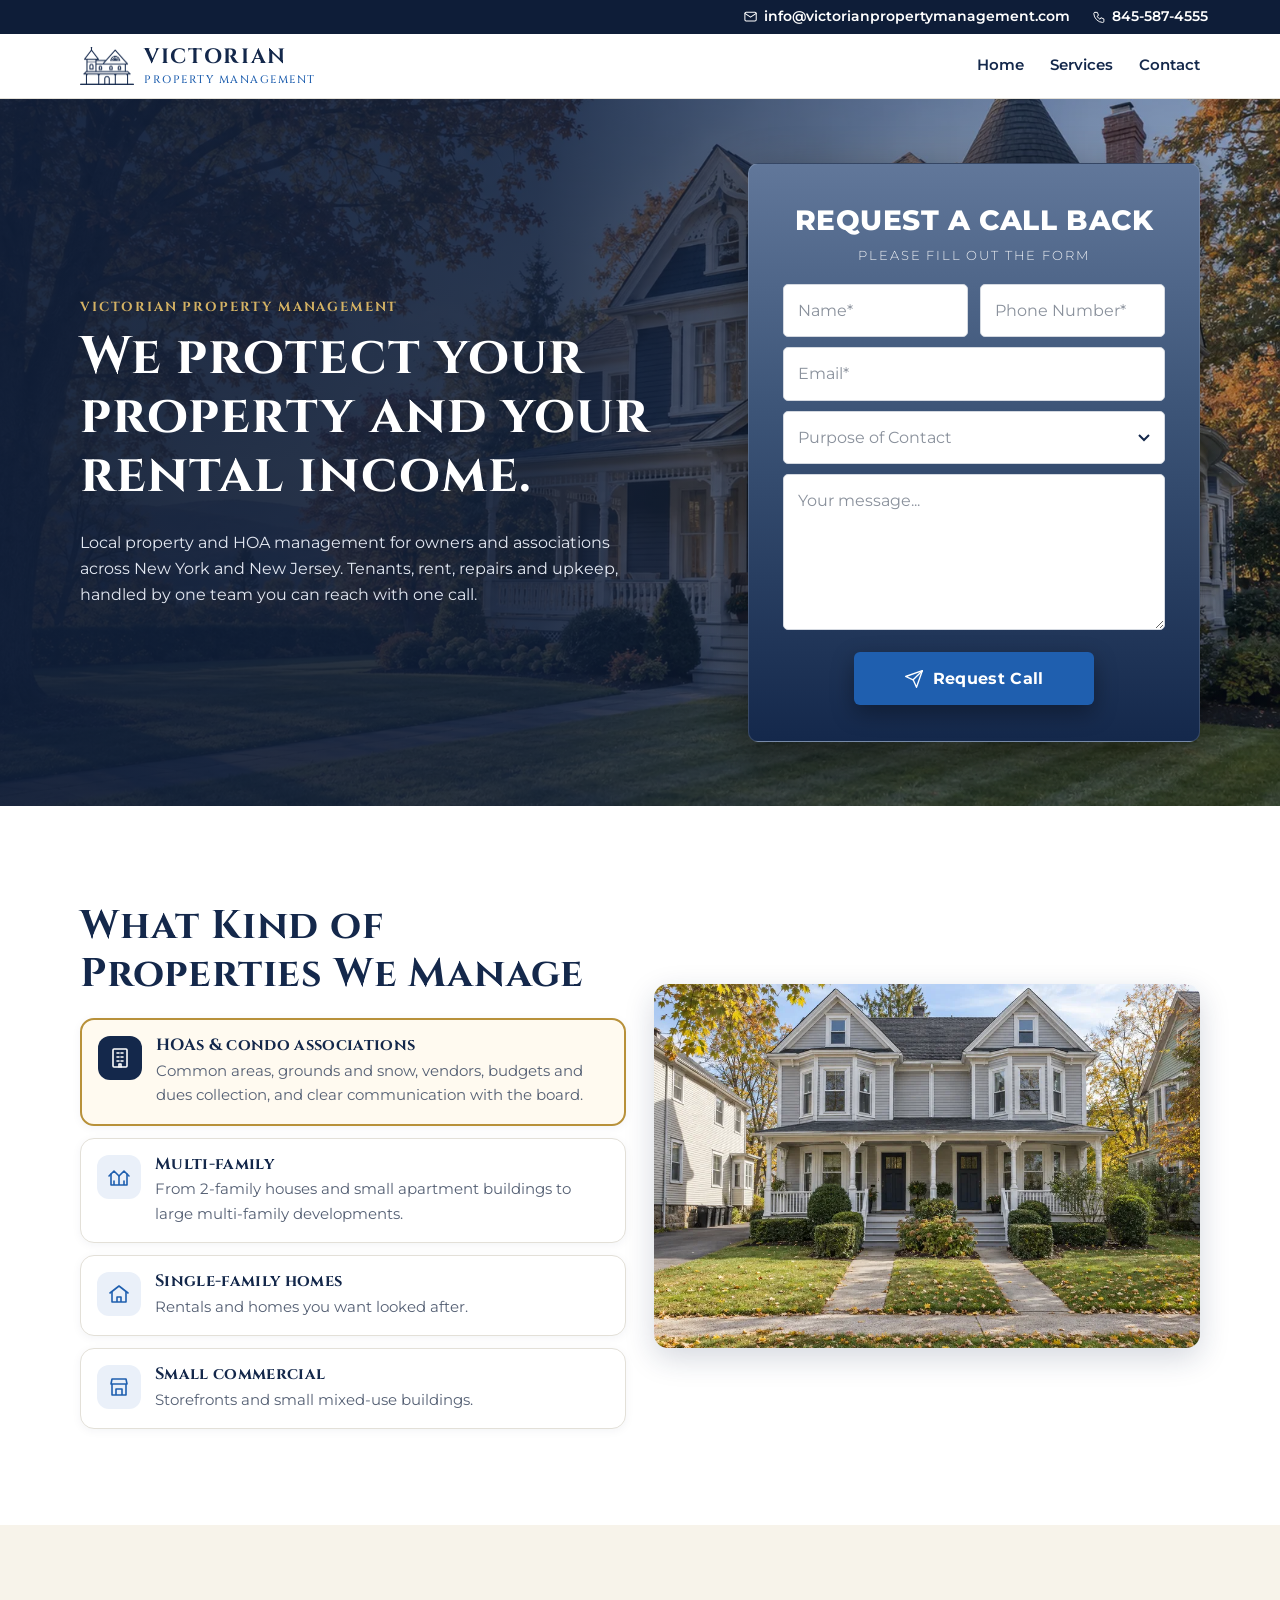
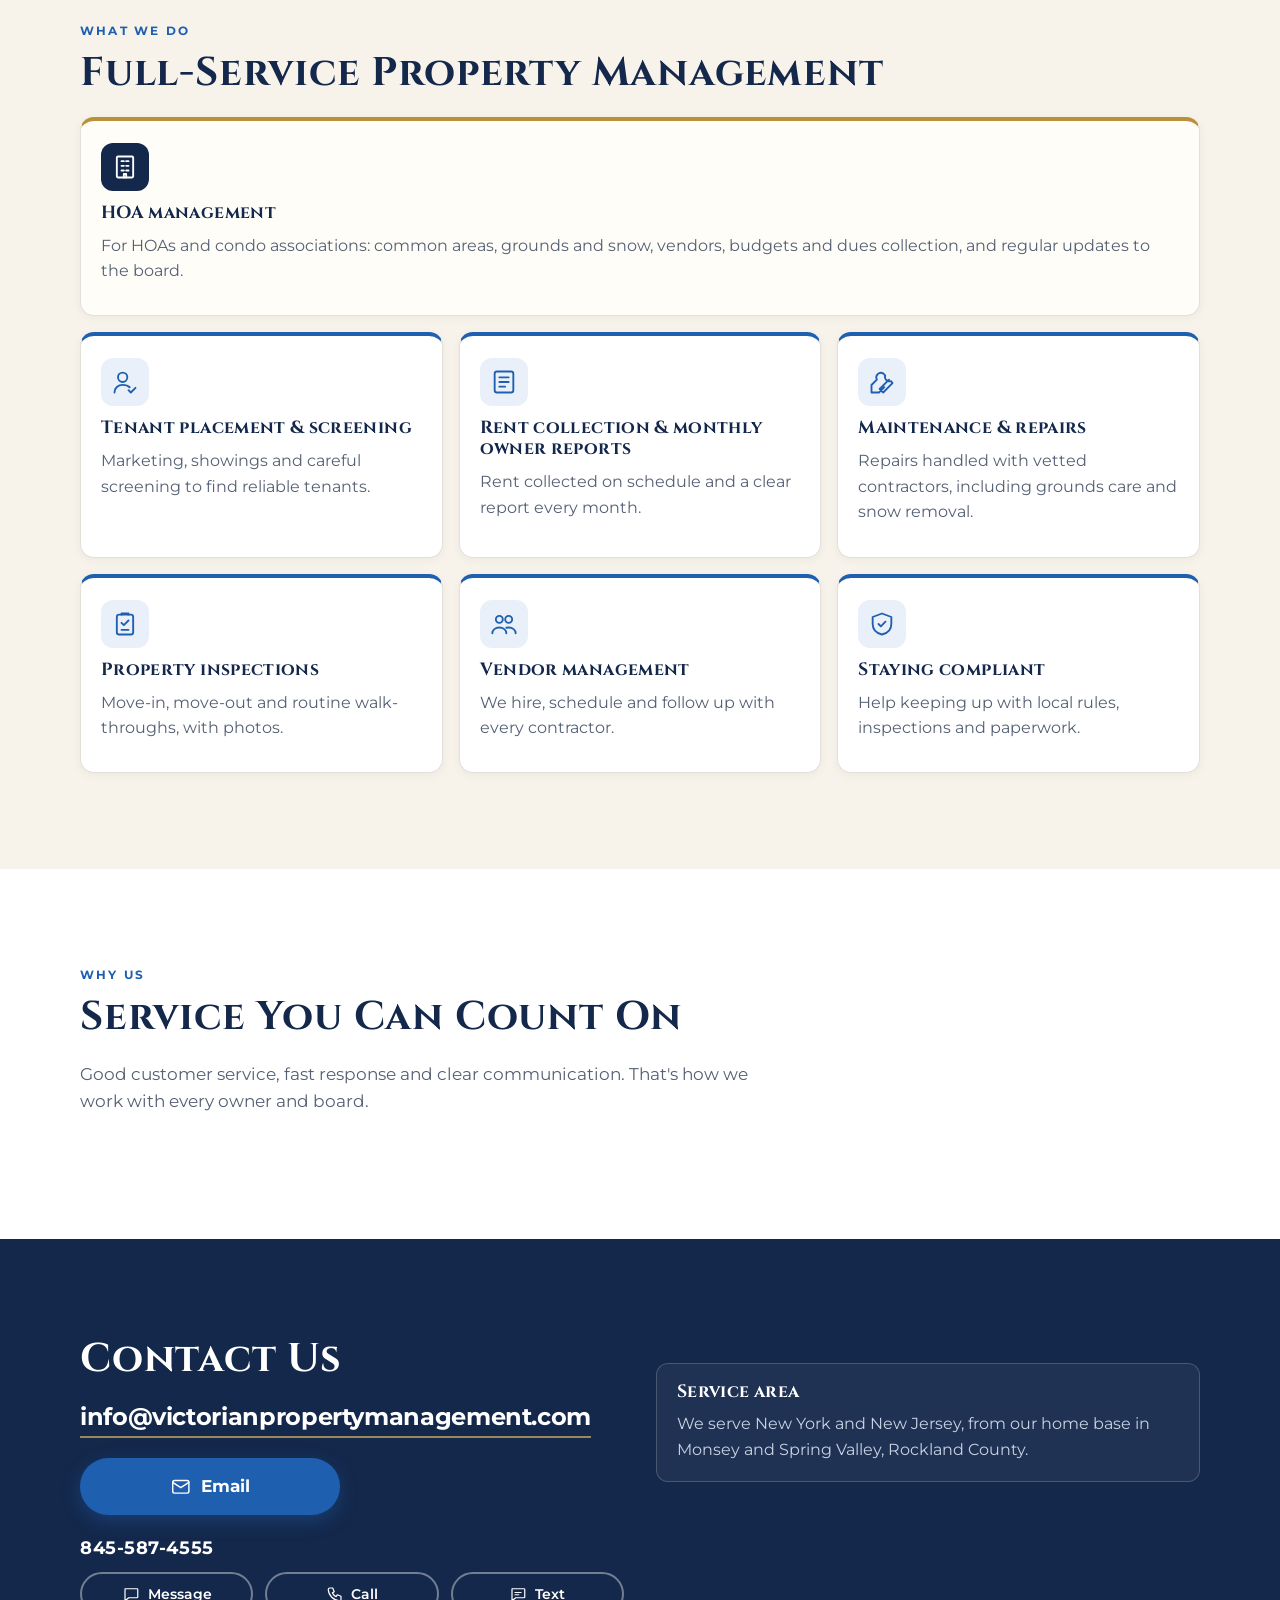
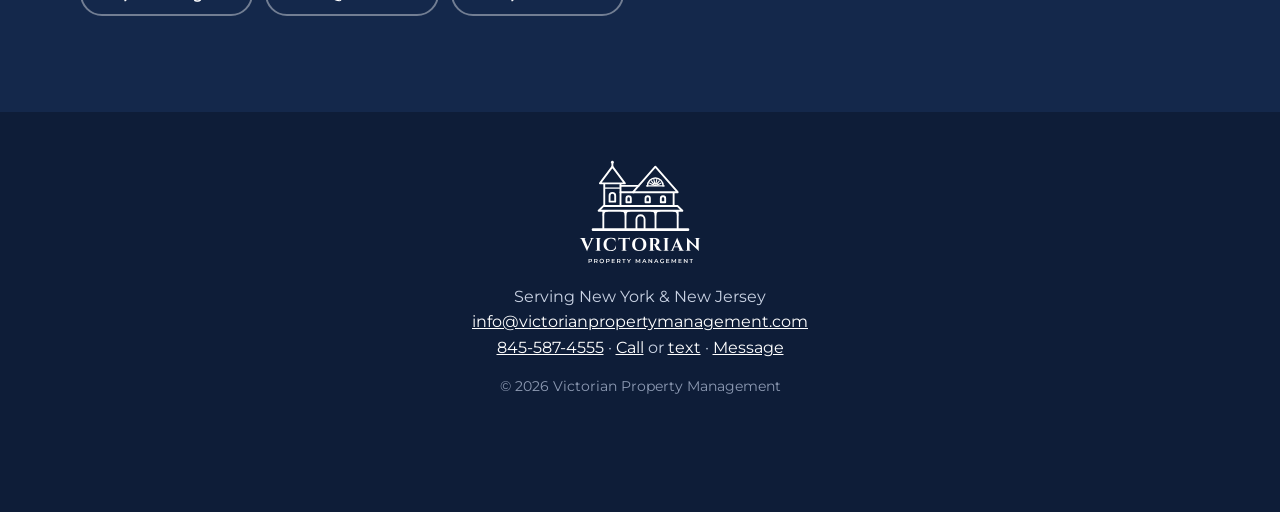
==== index.html @ ec58f8fb "Multi-family: add large developments" ====
<!doctype html>
<html lang="en">
<head>
  <meta charset="utf-8">
  <meta name="viewport" content="width=device-width, initial-scale=1">
  <meta name="google-site-verification" content="Um6884LlPbSoK1BWYDB1y0qU8ApKVAC6FTPQyoJedMM" />
  <title>Victorian Property Management | Property &amp; HOA Management in New York &amp; New Jersey</title>
  <meta name="description" content="Property and HOA management across New York and New Jersey, based in Monsey, NY: tenant placement, rent collection, maintenance and repairs, and management for HOAs and condo associations. Email info@victorianpropertymanagement.com or call or text 845-587-4555.">
  <meta name="theme-color" content="#14284B">
  <link rel="canonical" href="https://victorianpropertymanagement.com/">
  <meta property="og:type" content="website">
  <meta property="og:site_name" content="Victorian Property Management">
  <meta property="og:title" content="Victorian Property Management | New York &amp; New Jersey">
  <meta property="og:description" content="We protect your property and your rental income. Property and HOA management across New York &amp; New Jersey. Call or text 845-587-4555 or email info@victorianpropertymanagement.com.">
  <meta property="og:url" content="https://victorianpropertymanagement.com/">
  <meta property="og:image" content="https://victorianpm.sites.tab.bot/og.jpg">
  <meta property="og:image:width" content="1200">
  <meta property="og:image:height" content="630">
  <meta property="og:image:alt" content="Victorian Property Management logo beside a navy Victorian house">
  <meta name="twitter:card" content="summary_large_image">
  <meta name="twitter:image" content="https://victorianpm.sites.tab.bot/og.jpg">
  <link rel="icon" href="favicon.ico" sizes="any">
  <link rel="icon" type="image/png" sizes="32x32" href="favicon-32.png">
  <link rel="icon" type="image/png" sizes="16x16" href="favicon-16.png">
  <link rel="apple-touch-icon" href="apple-touch-icon.png">
  <link rel="manifest" href="site.webmanifest">
  <link rel="preload" href="assets/fonts/cinzel-700.woff2" as="font" type="font/woff2" crossorigin>
  <link rel="preload" href="assets/fonts/montserrat-400.woff2" as="font" type="font/woff2" crossorigin>
  <link rel="stylesheet" href="styles.css?v=1792346153">
</head>
<body>
  <a class="skip" href="#main">Skip to content</a>

  <div class="utility">
    <div class="wrap utility-inner">
      <a class="util-mail" href="mailto:info@victorianpropertymanagement.com?subject=Inquiry%20%E2%80%93%20Victorian%20Property%20Management"><svg class="ic" viewBox="0 0 24 24" fill="none" stroke="currentColor" stroke-width="1.6" stroke-linecap="round" stroke-linejoin="round" aria-hidden="true"><rect x="3" y="5" width="18" height="14" rx="2"/><path d="m3 7 9 6 9-6"/></svg><span>info@victorianpropertymanagement.com</span></a>
      <a class="util-num" href="tel:+18455874555"><svg class="ic" viewBox="0 0 24 24" fill="none" stroke="currentColor" stroke-width="1.6" stroke-linecap="round" stroke-linejoin="round" aria-hidden="true"><path d="M5 4h4l2 5-2.5 1.5a11 11 0 0 0 5 5L15 13l5 2v4a2 2 0 0 1-2 2A16 16 0 0 1 3 6a2 2 0 0 1 2-2"/></svg><span>845-587-4555</span></a>
    </div>
  </div>

  <header class="topbar">
    <div class="wrap topbar-inner">
      <a class="brand" href="#top" aria-label="Victorian Property Management, home">
        <img src="assets/img/house-navy.png" alt="" width="54" height="38">
        <span class="brand-text"><span class="brand-name">Victorian</span><span class="brand-sub">Property Management</span></span>
      </a>
      <nav class="nav" aria-label="Main">
        <a href="#top">Home</a>
        <a href="#services">Services</a>
        <a href="#contact">Contact</a>
      </nav>
    </div>
  </header>

  <main id="main">
    <section class="hero" id="top" aria-labelledby="hero-h">
      <picture class="hero-pic">
        <source type="image/webp" srcset="assets/img/hero-900.webp 900w, assets/img/hero-1600.webp 1600w" sizes="100vw">
        <img class="hero-img" src="assets/img/hero-1600.jpg" srcset="assets/img/hero-900.jpg 900w, assets/img/hero-1600.jpg 1600w" sizes="100vw" alt="A well-kept navy Victorian house with a turret and wraparound porch on an autumn street" width="1600" height="1066" fetchpriority="high">
      </picture>
      <div class="wrap hero-grid">
        <div class="hero-text">
          <p class="hero-kicker">Victorian Property Management</p>
          <h1 id="hero-h">We protect your property and your rental income.</h1>
          <p class="hero-lede">Local property and HOA management for owners and associations across New York and New Jersey. Tenants, rent, repairs and upkeep, handled by one team you can reach with one call.</p>
        </div>
        <div class="cb-stage"><!-- backdrop: "Painted Ladies Alamo Square" (Wikimedia Commons, CC0) -->
        <form class="quote" id="callback" novalidate>
          <input type="hidden" name="_subject" value="Call back request &ndash; Victorian Property Management">
          <input type="hidden" name="_captcha" value="false">
          <div class="cb-fields">
          <h2 class="quote-h cb-title">Request a Call Back</h2>
          <p class="fine cb-sub">Please fill out the form</p>
          <div class="cb-row">
            <input id="cb-name" name="name" autocomplete="name" required aria-required="true" aria-label="Name (required)" placeholder="Name*">
            <input id="cb-phone" name="phone" type="tel" autocomplete="tel" inputmode="tel" required aria-required="true" aria-label="Phone number (required)" placeholder="Phone Number*">
          </div>
          <input id="cb-email" name="email" type="email" autocomplete="email" inputmode="email" required aria-required="true" aria-label="Email (required)" placeholder="Email*">
          <select id="cb-purpose" name="purpose" aria-label="Purpose of contact" class="is-empty">
            <option value="" selected disabled hidden>Purpose of Contact</option>
            <option>I need property management</option>
            <option>I&rsquo;m looking to rent</option>
            <option>I&rsquo;m a current owner</option>
            <option>I&rsquo;m a current resident</option>
            <option>I&rsquo;m on an HOA / condo board</option>
            <option>I&rsquo;m a vendor or contractor</option>
            <option>Other</option>
          </select>
          <textarea id="cb-msg" name="message" rows="5" aria-label="Your message (optional)" placeholder="Your message..."></textarea>
          <div class="hp" aria-hidden="true"><label for="cb-hp">Leave this empty</label><input id="cb-hp" name="_honey" tabindex="-1" autocomplete="off"></div>
          <button class="btn btn-blue cb-btn" id="cb-send" type="submit"><svg class="ic" viewBox="0 0 24 24" fill="none" stroke="currentColor" stroke-width="1.6" stroke-linecap="round" stroke-linejoin="round" aria-hidden="true"><path d="M22 2 11 13"/><path d="M22 2 15 22l-4-9-9-4 20-7Z"/></svg><span>Request Call</span></button>
          <p class="cb-status" id="cb-status" role="alert" hidden>Couldn&rsquo;t send &mdash; please call or text <a href="tel:+18455874555">845-587-4555</a>.</p>
          </div>
          <div class="cb-done" id="cb-done" tabindex="-1" hidden>
            <span class="cb-check" aria-hidden="true"><svg viewBox="0 0 24 24" fill="none" stroke="currentColor" stroke-width="2.2" stroke-linecap="round" stroke-linejoin="round"><path d="m5 12.5 4.5 4.5L19 7.5"/></svg></span>
            <h2 class="quote-h">Thanks &mdash; we&rsquo;ll call you back soon.</h2>
          </div>
        </form>
        </div>
      </div>
    </section>

    <section class="section" id="properties" aria-labelledby="props-h">
      <div class="wrap split">
        <div>
          <h2 id="props-h">What Kind of Properties We Manage</h2>
          <ul class="pm-list">
            <li class="pm-feature"><span class="pm-icon"><svg class="ic" viewBox="0 0 24 24" fill="none" stroke="currentColor" stroke-width="1.6" stroke-linecap="round" stroke-linejoin="round" aria-hidden="true"><rect x="5" y="3" width="14" height="18" rx="1"/><path d="M9 7h2M13 7h2M9 11h2M13 11h2M9 15h2M13 15h2M11 21v-3h2v3"/></svg></span><div><h3>HOAs &amp; condo associations</h3><p>Common areas, grounds and snow, vendors, budgets and dues collection, and clear communication with the board.</p></div></li>
            <li><span class="pm-icon"><svg class="ic" viewBox="0 0 24 24" fill="none" stroke="currentColor" stroke-width="1.6" stroke-linecap="round" stroke-linejoin="round" aria-hidden="true"><path d="M2 11 7 6l5 5 5-5 5 5"/><path d="M4 9v11h16V9M7 20v-4M17 20v-4M12 11v9"/></svg></span><div><h3>Multi-family</h3><p>From 2-family houses and small apartment buildings to large multi-family developments.</p></div></li>
            <li><span class="pm-icon"><svg class="ic" viewBox="0 0 24 24" fill="none" stroke="currentColor" stroke-width="1.6" stroke-linecap="round" stroke-linejoin="round" aria-hidden="true"><path d="M3 11 12 4l9 7"/><path d="M5 10v10h14V10M10 20v-5h4v5"/></svg></span><div><h3>Single-family homes</h3><p>Rentals and homes you want looked after.</p></div></li>
            <li><span class="pm-icon"><svg class="ic" viewBox="0 0 24 24" fill="none" stroke="currentColor" stroke-width="1.6" stroke-linecap="round" stroke-linejoin="round" aria-hidden="true"><path d="M4 9h16l-1-5H5zM5 9v11h14V9M9 20v-6h6v6"/></svg></span><div><h3>Small commercial</h3><p>Storefronts and small mixed-use buildings.</p></div></li>
          </ul>
        </div>
        <picture class="split-photo">
          <source type="image/webp" srcset="assets/img/two-family-900.webp 900w, assets/img/two-family-1600.webp 1600w" sizes="(min-width: 900px) 540px, 100vw">
          <img src="assets/img/two-family-900.jpg" srcset="assets/img/two-family-900.jpg 900w, assets/img/two-family-1600.jpg 1600w" sizes="(min-width: 900px) 540px, 100vw" alt="A well-kept two-family house with a shared front porch and neat lawn" width="1600" height="1066">
        </picture>
      </div>
    </section>

    <section class="section section-cream" id="services" aria-labelledby="services-h">
      <div class="wrap">
        <p class="eyebrow">What we do</p>
        <h2 id="services-h">Full-Service Property Management</h2>
        <ul class="grid cards">
          <li class="card card-wide card-feature"><span class="card-icon"><svg class="ic" viewBox="0 0 24 24" fill="none" stroke="currentColor" stroke-width="1.6" stroke-linecap="round" stroke-linejoin="round" aria-hidden="true"><rect x="5" y="3" width="14" height="18" rx="1"/><path d="M9 7h2M13 7h2M9 11h2M13 11h2M9 15h2M13 15h2M11 21v-3h2v3"/></svg></span><h3>HOA management</h3><p>For HOAs and condo associations: common areas, grounds and snow, vendors, budgets and dues collection, and regular updates to the board.</p></li>
          <li class="card"><span class="card-icon"><svg class="ic" viewBox="0 0 24 24" fill="none" stroke="currentColor" stroke-width="1.6" stroke-linecap="round" stroke-linejoin="round" aria-hidden="true"><circle cx="10" cy="8" r="4"/><path d="M3 21c0-4 3-6.5 7-6.5s5 1 6 2"/><path d="m15 19 2 2 4-4"/></svg></span><h3>Tenant placement &amp; screening</h3><p>Marketing, showings and careful screening to find reliable tenants.</p></li>
          <li class="card"><span class="card-icon"><svg class="ic" viewBox="0 0 24 24" fill="none" stroke="currentColor" stroke-width="1.6" stroke-linecap="round" stroke-linejoin="round" aria-hidden="true"><rect x="4" y="3" width="16" height="18" rx="2"/><path d="M8 8h8M8 12h8M8 16h5"/></svg></span><h3>Rent collection &amp; monthly owner reports</h3><p>Rent collected on schedule and a clear report every month.</p></li>
          <li class="card"><span class="card-icon"><svg class="ic" viewBox="0 0 24 24" fill="none" stroke="currentColor" stroke-width="1.6" stroke-linecap="round" stroke-linejoin="round" aria-hidden="true"><path d="M14.7 6.3a4 4 0 0 0 5 5L21 13l-8 8-3-3 8-8M14.7 6.3 13 4.6a4 4 0 0 0-5.4 5.4L3 14.6V21h6.4l4.6-4.6"/></svg></span><h3>Maintenance &amp; repairs</h3><p>Repairs handled with vetted contractors, including grounds care and snow removal.</p></li>
          <li class="card"><span class="card-icon"><svg class="ic" viewBox="0 0 24 24" fill="none" stroke="currentColor" stroke-width="1.6" stroke-linecap="round" stroke-linejoin="round" aria-hidden="true"><rect x="5" y="4" width="14" height="17" rx="2"/><path d="M9 4V3h6v1M9 11l2 2 4-4M9 17h6"/></svg></span><h3>Property inspections</h3><p>Move-in, move-out and routine walk-throughs, with photos.</p></li>
          <li class="card"><span class="card-icon"><svg class="ic" viewBox="0 0 24 24" fill="none" stroke="currentColor" stroke-width="1.6" stroke-linecap="round" stroke-linejoin="round" aria-hidden="true"><circle cx="8" cy="8" r="3"/><circle cx="16" cy="8" r="3"/><path d="M2 20c0-3 2.7-5 6-5s6 2 6 5M14 15.2c.6-.1 1.3-.2 2-.2 3.3 0 6 2 6 5"/></svg></span><h3>Vendor management</h3><p>We hire, schedule and follow up with every contractor.</p></li>
          <li class="card"><span class="card-icon"><svg class="ic" viewBox="0 0 24 24" fill="none" stroke="currentColor" stroke-width="1.6" stroke-linecap="round" stroke-linejoin="round" aria-hidden="true"><path d="M12 3 4 6v6c0 5 3.5 8 8 9 4.5-1 8-4 8-9V6z"/><path d="m9 12 2 2 4-4"/></svg></span><h3>Staying compliant</h3><p>Help keeping up with local rules, inspections and paperwork.</p></li>
        </ul>
      </div>
    </section>


    <section class="section" id="about" aria-labelledby="about-h">
      <div class="wrap">
        <p class="eyebrow">Why us</p>
        <h2 id="about-h">Service You Can Count On</h2>
        <p class="section-lede">Good customer service, fast response and clear communication. That's how we work with every owner and board.</p>
      </div>
    </section>


    <section class="section section-navy" id="contact" aria-labelledby="contact-h">
      <div class="wrap contact">
        <div>
          <h2 id="contact-h">Contact Us</h2>
          <a class="big-mail" href="mailto:info@victorianpropertymanagement.com?subject=Inquiry%20%E2%80%93%20Victorian%20Property%20Management"><span class="bm-one">info@victorianpropertymanagement.com</span></a>
          <div class="btn-row contact-main">
            <a class="btn btn-blue btn-primary" href="mailto:info@victorianpropertymanagement.com?subject=Inquiry%20%E2%80%93%20Victorian%20Property%20Management"><svg class="ic" viewBox="0 0 24 24" fill="none" stroke="currentColor" stroke-width="1.6" stroke-linecap="round" stroke-linejoin="round" aria-hidden="true"><rect x="3" y="5" width="18" height="14" rx="2"/><path d="m3 7 9 6 9-6"/></svg><span>Email</span></a>
          </div>
          <a class="contact-num" href="tel:+18455874555">845-587-4555</a>
          <div class="btn-row contact-alt">
            <a class="btn btn-outline btn-ghost-sm" href="https://wa.me/18455874555?text=Hi%20Victorian%20Property%20Management%2C%20I%27d%20like%20a%20quote." target="_blank" rel="noopener"><svg class="ic" viewBox="0 0 24 24" fill="none" stroke="currentColor" stroke-width="1.6" stroke-linecap="round" stroke-linejoin="round" aria-hidden="true"><path d="M4 5h16a1 1 0 0 1 1 1v10a1 1 0 0 1-1 1H9l-5 4V6a1 1 0 0 1 1-1Z"/></svg><span>Message</span></a>
            <a class="btn btn-outline btn-ghost-sm" href="tel:+18455874555"><svg class="ic" viewBox="0 0 24 24" fill="none" stroke="currentColor" stroke-width="1.6" stroke-linecap="round" stroke-linejoin="round" aria-hidden="true"><path d="M5 4h4l2 5-2.5 1.5a11 11 0 0 0 5 5L15 13l5 2v4a2 2 0 0 1-2 2A16 16 0 0 1 3 6a2 2 0 0 1 2-2"/></svg><span>Call</span></a>
            <a class="btn btn-outline btn-ghost-sm" href="sms:+18455874555"><svg class="ic" viewBox="0 0 24 24" fill="none" stroke="currentColor" stroke-width="1.6" stroke-linecap="round" stroke-linejoin="round" aria-hidden="true"><path d="M4 5h16a1 1 0 0 1 1 1v10a1 1 0 0 1-1 1H9l-5 4V6a1 1 0 0 1 1-1Z"/><path d="M8 10h8M8 13h5"/></svg><span>Text</span></a>
          </div>
        </div>
        <div class="area-box">
          <h3>Service area</h3>
          <p>We serve New York and New Jersey, from our home base in Monsey and Spring Valley, Rockland County.</p>
        </div>
      </div>
    </section>
  </main>

  <footer class="footer">
    <div class="wrap footer-inner">
      <img src="assets/img/logo-white.svg" alt="Victorian Property Management" width="170" height="145">
      <p>Serving New York &amp; New Jersey<br><a class="foot-mail" href="mailto:info@victorianpropertymanagement.com?subject=Inquiry%20%E2%80%93%20Victorian%20Property%20Management">info@<wbr>victorianpropertymanagement.com</a><br><a href="tel:+18455874555">845-587-4555</a> · <a href="tel:+18455874555">Call</a> or <a href="sms:+18455874555">text</a> · <a href="https://wa.me/18455874555?text=Hi%20Victorian%20Property%20Management%2C%20I%27d%20like%20a%20quote." target="_blank" rel="noopener">Message</a></p>
      <p class="fine">&copy; 2026 Victorian Property Management</p>
    </div>
  </footer>

  <nav class="callbar" aria-label="Quick contact">
    <a class="cb-mail" href="mailto:info@victorianpropertymanagement.com?subject=Inquiry%20%E2%80%93%20Victorian%20Property%20Management"><svg class="ic" viewBox="0 0 24 24" fill="none" stroke="currentColor" stroke-width="1.6" stroke-linecap="round" stroke-linejoin="round" aria-hidden="true"><rect x="3" y="5" width="18" height="14" rx="2"/><path d="m3 7 9 6 9-6"/></svg><span>Email</span></a>
    <a class="cb-wa" href="https://wa.me/18455874555?text=Hi%20Victorian%20Property%20Management%2C%20I%27d%20like%20a%20quote." target="_blank" rel="noopener"><svg class="ic" viewBox="0 0 24 24" fill="none" stroke="currentColor" stroke-width="1.6" stroke-linecap="round" stroke-linejoin="round" aria-hidden="true"><path d="M4 5h16a1 1 0 0 1 1 1v10a1 1 0 0 1-1 1H9l-5 4V6a1 1 0 0 1 1-1Z"/></svg><span>Message</span></a>
  </nav>

  <script src="script.js?v=1792346153" defer></script>
</body>
</html>
---- styles.css ----
@font-face {
  font-family: 'Cinzel';
  font-style: normal;
  font-weight: 500;
  font-display: swap;
  src: url(assets/fonts/cinzel-500.woff2) format('woff2');
  unicode-range: U+0000-00FF, U+0131, U+0152-0153, U+02BB-02BC, U+02C6, U+02DA, U+02DC, U+0304, U+0308, U+0329, U+2000-206F, U+20AC, U+2122, U+2191, U+2193, U+2212, U+2215, U+FEFF, U+FFFD;
}
@font-face {
  font-family: 'Cinzel';
  font-style: normal;
  font-weight: 700;
  font-display: swap;
  src: url(assets/fonts/cinzel-700.woff2) format('woff2');
  unicode-range: U+0000-00FF, U+0131, U+0152-0153, U+02BB-02BC, U+02C6, U+02DA, U+02DC, U+0304, U+0308, U+0329, U+2000-206F, U+20AC, U+2122, U+2191, U+2193, U+2212, U+2215, U+FEFF, U+FFFD;
}
@font-face {
  font-family: 'Montserrat';
  font-style: normal;
  font-weight: 400;
  font-display: swap;
  src: url(assets/fonts/montserrat-400.woff2) format('woff2');
  unicode-range: U+0000-00FF, U+0131, U+0152-0153, U+02BB-02BC, U+02C6, U+02DA, U+02DC, U+0304, U+0308, U+0329, U+2000-206F, U+20AC, U+2122, U+2191, U+2193, U+2212, U+2215, U+FEFF, U+FFFD;
}
@font-face {
  font-family: 'Montserrat';
  font-style: normal;
  font-weight: 500;
  font-display: swap;
  src: url(assets/fonts/montserrat-500.woff2) format('woff2');
  unicode-range: U+0000-00FF, U+0131, U+0152-0153, U+02BB-02BC, U+02C6, U+02DA, U+02DC, U+0304, U+0308, U+0329, U+2000-206F, U+20AC, U+2122, U+2191, U+2193, U+2212, U+2215, U+FEFF, U+FFFD;
}
@font-face {
  font-family: 'Montserrat';
  font-style: normal;
  font-weight: 600;
  font-display: swap;
  src: url(assets/fonts/montserrat-600.woff2) format('woff2');
  unicode-range: U+0000-00FF, U+0131, U+0152-0153, U+02BB-02BC, U+02C6, U+02DA, U+02DC, U+0304, U+0308, U+0329, U+2000-206F, U+20AC, U+2122, U+2191, U+2193, U+2212, U+2215, U+FEFF, U+FFFD;
}
@font-face {
  font-family: 'Montserrat';
  font-style: normal;
  font-weight: 700;
  font-display: swap;
  src: url(assets/fonts/montserrat-700.woff2) format('woff2');
  unicode-range: U+0000-00FF, U+0131, U+0152-0153, U+02BB-02BC, U+02C6, U+02DA, U+02DC, U+0304, U+0308, U+0329, U+2000-206F, U+20AC, U+2122, U+2191, U+2193, U+2212, U+2215, U+FEFF, U+FFFD;
}
:root{--navy:#14284B;--navy-2:#0e1d38;--blue:#1F5FAF;--gold:#B8913A;--gold-2:#d4b264;--cream:#f7f3ea;--ink:#1d2433;--muted:#556074;--line:#e3e0d8;--wa:#14284B;
--serif:"Cinzel",Georgia,"Times New Roman",serif;--sans:"Montserrat",system-ui,-apple-system,"Segoe UI",Arial,sans-serif}
*,*::before,*::after{box-sizing:border-box}
html{scroll-behavior:smooth;-webkit-text-size-adjust:100%}
body{margin:0;font-family:var(--sans);color:var(--ink);background:#fff;line-height:1.6;font-size:16px}
img{max-width:100%;height:auto;display:block}
a{color:var(--blue)}
h1,h2,h3{font-family:var(--serif);color:var(--navy);line-height:1.2;margin:0 0 .5em;font-weight:700;letter-spacing:.02em}
h2{font-size:clamp(1.7rem,5.5vw,2.5rem)}
h3{font-size:1.1rem}
p{margin:0 0 1em}
.wrap{width:100%;max-width:1160px;margin:0 auto;padding:0 20px}
.skip{position:absolute;left:-999px;top:0;background:var(--navy);color:#fff;padding:10px 14px;z-index:100}
.skip:focus{left:10px;top:10px}
:focus-visible{outline:3px solid var(--gold);outline-offset:3px;border-radius:4px}
.ic{width:1.25em;height:1.25em;flex:none}

/* buttons */
.btn{display:inline-flex;align-items:center;justify-content:center;gap:.55em;font-family:var(--sans);font-weight:700;font-size:1rem;text-decoration:none;border-radius:999px;padding:.9em 1.5em;border:2px solid transparent;cursor:pointer;transition:transform .15s,background .15s,box-shadow .15s;min-height:48px;line-height:1.2;text-align:center}
.btn:hover{transform:translateY(-1px)}
.btn-gold{background:var(--gold);color:#fff;box-shadow:0 6px 18px rgba(184,145,58,.35)}
.btn-gold:hover{background:#a67f2c}
.btn-wa{background:var(--wa);color:#fff}
.btn-wa:hover{background:#0e1d38}
.btn-navy{background:var(--navy);color:#fff}
.btn-outline{background:transparent;color:#fff;border-color:rgba(255,255,255,.6)}
.btn-outline:hover{border-color:#fff}
.btn-small{padding:.55em 1em;min-height:40px;font-size:.9rem}
.btn-block{width:100%}
.btn-row{display:flex;flex-wrap:wrap;gap:12px}

/* top bar */
.topbar{position:sticky;top:0;z-index:50;background:rgba(255,255,255,.97);border-bottom:1px solid var(--line);backdrop-filter:blur(6px)}
.topbar-inner{display:flex;align-items:center;gap:16px;min-height:64px}
.brand{display:flex;align-items:center;gap:10px;text-decoration:none;margin-right:auto}
.brand img{width:46px;height:auto}
.brand-text{display:flex;flex-direction:column;line-height:1.1}
.brand-name{font-family:var(--serif);font-weight:700;font-size:1.15rem;color:var(--navy);letter-spacing:.08em;text-transform:uppercase}
.brand-sub{font-family:var(--serif);font-size:.62rem;color:var(--blue);letter-spacing:.14em;text-transform:uppercase;font-weight:500}
.nav{display:none;gap:26px}
.nav a{color:var(--navy);text-decoration:none;font-weight:600;font-size:.92rem}
.nav a:hover{color:var(--blue)}
.topbar .btn-small span{display:none}
.topbar .btn-small{width:44px;height:44px;padding:0}

/* utility bar */
.utility{background:var(--navy-2);font-size:.85rem}
.utility-inner{display:flex;justify-content:flex-end;gap:20px;min-height:34px;align-items:center}
.utility a{color:#fff;text-decoration:none;display:inline-flex;align-items:center;gap:6px;font-weight:600}
.utility .ic{width:1.05em;height:1.05em}

/* hero */
.hero{position:relative;background:var(--navy);color:#fff;overflow:hidden}
.hero-pic{display:block}
.hero-img{width:100%;aspect-ratio:3/2;object-fit:cover;object-position:70% center}
.hero-grid{position:relative;display:grid;gap:28px;padding-top:28px;padding-bottom:40px}
.hero-kicker{font-family:var(--serif);font-weight:700;letter-spacing:.14em;text-transform:uppercase;font-size:.82rem;color:var(--gold-2);margin-bottom:.7em}
.hero h1{color:#fff;font-size:clamp(1.9rem,8.2vw,3.3rem);line-height:1.12;margin-bottom:.45em}
.hero-lede{font-size:1.03rem;max-width:34em;color:#e3e8f2}
.hero .btn-row{margin-top:20px}
.hero .btn-row .btn{flex:1 1 auto}
.quote-h{font-size:1.35rem;color:var(--navy);margin-bottom:.2em}
.fine-center{text-align:center;margin:12px 0 0!important}
.visually-hidden{position:absolute!important;width:1px;height:1px;overflow:hidden;clip:rect(0 0 0 0);white-space:nowrap}

/* sections */
.section{padding:64px 0}
.section-navy{background:var(--navy);color:#e8ecf4}
.section-navy h2,.section-navy h3{color:#fff}
.section-navy a:not(.btn){color:var(--gold-2)}
.section-navy .btn-outline{color:#fff}
.section-cream{background:var(--cream)}
.eyebrow{font-family:var(--sans);text-transform:uppercase;letter-spacing:.18em;font-size:.78rem;font-weight:700;color:var(--blue);margin-bottom:.6em}
.eyebrow-gold{color:var(--gold-2)}
.section-lede{font-size:1.05rem;color:var(--muted);max-width:40em;margin-bottom:28px}
.section-navy .section-lede{color:#c9d2e3}
.grid{display:grid;gap:16px;list-style:none;margin:0;padding:0}

/* service cards */
.card{background:#fff;border:1px solid var(--line);border-radius:14px;padding:22px 20px;box-shadow:0 2px 10px rgba(20,40,75,.05);border-top:4px solid var(--blue)}
.card-icon{display:inline-flex;align-items:center;justify-content:center;width:48px;height:48px;border-radius:12px;background:#eaf0f9;color:var(--blue);margin-bottom:12px}
.card-icon .ic{width:28px;height:28px}
.card p{color:var(--muted);margin-bottom:.6em}
.card .card-tag{margin:0;font-weight:700;color:var(--gold);font-size:.9rem;text-transform:uppercase;letter-spacing:.08em}
.card .card-tag a{color:var(--gold);text-decoration:none}

/* plans */
.plan{background:rgba(255,255,255,.06);border:1px solid rgba(255,255,255,.16);border-radius:14px;padding:22px 20px}
.plan-featured{border-color:var(--gold);box-shadow:0 0 0 1px var(--gold) inset}
.plan h3{margin-bottom:.2em}
.plan-size{color:#b9c4d8;font-size:.92rem;margin-bottom:14px}
.plan-prices{display:flex;gap:28px;align-items:flex-end}
.plan-prices div{display:flex;flex-direction:column}
.price{font-family:var(--serif);font-size:2.3rem;font-weight:700;color:#fff;line-height:1}
.price-sm{font-size:1.6rem;color:var(--gold-2)}
.per{font-size:.8rem;text-transform:uppercase;letter-spacing:.1em;color:#b9c4d8;margin-top:6px}
.plan-xl{margin:18px 0 0;color:#c9d2e3}
.shabbos{margin-top:28px;padding:20px;border-left:4px solid var(--gold);background:rgba(184,145,58,.12);border-radius:0 12px 12px 0}
.shabbos p{margin:0;color:#e8ecf4}
.snow-foot{margin-top:28px}
.snow-foot .btn{white-space:normal}
.fine{font-size:.85rem;color:var(--muted);margin-top:12px}
.section-navy .fine{color:#a9b5cc}

/* steps */
.steps li{background:var(--cream);border-radius:14px;padding:24px 20px;position:relative}
.step-num{display:inline-flex;width:44px;height:44px;border-radius:50%;background:var(--navy);color:#fff;font-family:var(--serif);font-weight:700;font-size:1.3rem;align-items:center;justify-content:center;margin-bottom:12px;border:2px solid var(--gold)}
.steps p{margin:0;color:var(--muted)}

/* why */
.why,.area{display:grid;gap:28px;align-items:center}
.checks{list-style:none;padding:0;margin:0;display:grid;gap:16px}
.checks li{display:flex;gap:12px;align-items:flex-start}
.checks .ic{color:#fff;background:var(--blue);border-radius:50%;padding:4px;width:28px;height:28px;margin-top:1px}
.checks strong{color:var(--navy)}
.why-photo img,.area-photo img{border-radius:14px;box-shadow:0 10px 30px rgba(20,40,75,.18);width:100%}
.soon{margin-top:20px;padding:18px 20px;border:1px dashed var(--blue);border-radius:12px;background:#f3f6fb}
.soon p{margin:0}
.soon-label{font-weight:700;text-transform:uppercase;letter-spacing:.14em;font-size:.75rem;color:var(--blue);margin-bottom:4px!important}

/* contact */
.contact{display:grid;gap:32px}
.big-phone{display:block;font-family:var(--serif);font-weight:700;font-size:clamp(2rem,9vw,3rem);color:#fff!important;text-decoration:none;margin:0 0 18px;letter-spacing:.03em}
.quote{background:#fff;color:var(--ink);border-radius:16px;padding:24px 20px;box-shadow:0 12px 40px rgba(0,0,0,.25)}
.quote h3{color:var(--navy)}
.quote .fine{margin:0 0 14px;color:var(--muted)}
.quote label{display:block;font-weight:600;font-size:.92rem;margin:12px 0 6px;color:var(--navy)}
.quote select{width:100%;font:inherit;font-size:16px;padding:12px 40px 12px 14px;border:1.5px solid #cfd5df;border-radius:10px;background:#fbfcfe url(assets/img/chevron.svg) no-repeat right 14px center;color:var(--ink);-webkit-appearance:none;appearance:none}
.quote select:focus{border-color:var(--blue);outline:none;box-shadow:0 0 0 3px rgba(31,95,175,.2)}
.quote input:not([type=checkbox]),.quote textarea{width:100%;font:inherit;font-size:16px;padding:12px 14px;border:1.5px solid #cfd5df;border-radius:10px;background:#fbfcfe;color:var(--ink)}
.quote input:focus,.quote textarea:focus{border-color:var(--blue);outline:none;box-shadow:0 0 0 3px rgba(31,95,175,.2)}
.quote fieldset{border:0;padding:0;margin:14px 0 0;display:grid;grid-template-columns:1fr 1fr;gap:4px 12px}
.quote legend{font-weight:600;font-size:.92rem;color:var(--navy);margin-bottom:6px;padding:0}
.quote .chk{display:flex;align-items:center;gap:8px;font-weight:500;margin:6px 0;color:var(--ink);font-size:.92rem}
.quote .chk input{width:20px;height:20px;accent-color:var(--blue);flex:none}
.opt{font-weight:400;color:var(--muted)}
.quote .btn{margin-top:18px}

/* footer */
.footer{background:var(--navy-2);color:#c9d2e3;padding:44px 0 100px;text-align:center}
.footer img{width:130px;margin:0 auto 16px}
.footer a{color:#fff}
.footer .fine{color:#8d9ab3}

/* mobile call bar */
.callbar{position:fixed;left:0;right:0;bottom:0;z-index:60;display:grid;grid-template-columns:1fr 1fr;box-shadow:0 -4px 16px rgba(0,0,0,.18)}
.callbar a{display:flex;align-items:center;justify-content:center;gap:8px;min-height:56px;color:#fff;font-weight:700;text-decoration:none;padding-bottom:env(safe-area-inset-bottom)}
.callbar a:first-child{background:var(--navy)}
.callbar a:last-child{background:var(--wa)}

@media (min-width:640px){
  .cards{grid-template-columns:1fr 1fr}
  .plans{grid-template-columns:repeat(3,1fr)}
  .steps{grid-template-columns:repeat(3,1fr)}
  .topbar .btn-small span{display:inline}
  .topbar .btn-small{width:auto;height:auto;padding:.55em 1em}
}
@media (min-width:900px){
  body{padding-bottom:0}
  .callbar{display:none}
  .nav{display:flex}
  .cards{grid-template-columns:repeat(3,1fr)}
  .section{padding:96px 0}
  .hero{min-height:620px;display:flex;align-items:center}
  .hero-pic{position:absolute;inset:0}
  .hero-img{position:absolute;inset:0;width:100%;height:100%;aspect-ratio:auto;object-position:center 40%}
  .hero::before{content:"";position:absolute;inset:0;z-index:1;background:linear-gradient(90deg,rgba(14,29,56,.94) 0%,rgba(14,29,56,.86) 42%,rgba(14,29,56,.45) 72%,rgba(14,29,56,.25) 100%)}
  .hero-grid{z-index:2;grid-template-columns:1.15fr .85fr;align-items:center;gap:56px;padding-top:64px;padding-bottom:64px}
  .hero .btn-row .btn{flex:0 0 auto}
  .split{grid-template-columns:1fr 1fr}
  .duo{grid-template-columns:1fr 1fr}
  .contact{align-items:center}
  .why{grid-template-columns:1.05fr 1fr}
  .area{grid-template-columns:1fr 1.05fr}
  .contact{grid-template-columns:1fr 1fr;align-items:start}
  .brand img{width:54px}
  .brand-name{font-size:1.3rem}
  .brand-sub{font-size:.68rem}
  .utility-inner{justify-content:flex-end}
}
@media (prefers-reduced-motion:reduce){html{scroll-behavior:auto}.btn{transition:none}}

/* property management list */
.pm{display:grid;gap:28px}
.pm-note{font-weight:600;color:var(--navy);border-left:4px solid var(--gold);padding-left:12px}
.pm-list{list-style:none;margin:0;padding:0;display:grid;gap:12px}
.pm-list li{display:flex;gap:14px;align-items:flex-start;background:#fff;border:1px solid var(--line);border-radius:14px;padding:16px 16px;box-shadow:0 2px 10px rgba(20,40,75,.05)}
.pm-list h3{margin:0 0 .2em;font-size:1.02rem}
.pm-list p{margin:0;color:var(--muted);font-size:.95rem}
.pm-icon{display:inline-flex;align-items:center;justify-content:center;width:44px;height:44px;border-radius:12px;background:#eaf0f9;color:var(--blue);flex:none}
.pm-icon .ic{width:24px;height:24px}
.area-box{margin-top:28px;padding:18px 20px;border:1px solid rgba(255,255,255,.18);border-radius:12px;background:rgba(255,255,255,.05)}
.area-box p{margin:0;color:#c9d2e3}
@media (min-width:900px){
  .pm{grid-template-columns:.9fr 1.1fr;align-items:start;gap:48px}
  .contact .btn-row{max-width:none}
}

.split{display:grid;gap:28px;align-items:center}
.split-photo img{border-radius:14px;box-shadow:0 10px 30px rgba(20,40,75,.18);width:100%}
.split .pm-list{margin-top:20px}
.duo{gap:16px}
.duo-card{border:1px solid var(--line);border-radius:14px;padding:24px 20px;background:#fff;box-shadow:0 2px 10px rgba(20,40,75,.05);border-top:4px solid var(--gold)}
.duo-card h3{font-size:1.2rem}
.duo-card p{color:var(--muted)}
.area-box h3{color:#fff}

.contact .btn-row .btn{flex:1 1 auto}
@media (max-width:639px){
  .card{display:grid;grid-template-columns:48px 1fr;column-gap:14px;padding:18px 16px;align-items:start}
  .card-icon{grid-row:span 2;margin:0}
  .card h3{margin-bottom:.25em}
  .card p{margin:0}
}
@media (min-width:900px){ .contact .btn-row .btn{flex:0 0 auto} }

/* HOA emphasis */
.pm-list li.pm-feature{border:2px solid var(--gold);background:#fffaf0}
.pm-list li.pm-feature .pm-icon{background:var(--navy,#14284B);color:#fff}
.card.card-feature{border-top-color:var(--gold);background:#fffdf8}
.card.card-feature .card-icon{background:var(--navy,#14284B);color:#fff}
@media (min-width:640px){.cards .card-wide{grid-column:1/-1}}

/* WhatsApp-first + email */
.btn-primary{box-shadow:0 6px 18px rgba(31,143,78,.35)}
.btn-ghost{background:transparent;color:#fff;border-color:rgba(255,255,255,.45);font-weight:600}
.btn-ghost:hover{border-color:#fff}
.hero .btn-row .btn-primary{flex:2 1 auto}
.hero .btn-row .btn-ghost{flex:1 1 auto}
.contact .btn-row .btn-primary{flex:2 1 auto}
.btn-ghost-sm{font-weight:600;border-color:rgba(255,255,255,.4)}
.alt-call{margin:10px 0 0;font-size:.9rem;color:var(--muted)}
.contact-note{color:#c9d2e3;margin:-6px 0 18px}
.contact-mail{display:flex;align-items:center;gap:10px;margin-top:18px;color:#fff!important;text-decoration:none;font-weight:600;font-size:clamp(.8rem,3.5vw,1.05rem);overflow-wrap:break-word;min-width:0}
.contact-mail span{border-bottom:1px solid rgba(212,178,100,.6);min-width:0}
.contact-mail .ic{color:var(--gold-2)}
.foot-mail{overflow-wrap:anywhere;word-break:break-word}
.utility-inner{justify-content:center;gap:14px;flex-wrap:wrap}
.utility .util-wa{background:var(--wa);border-radius:999px;padding:3px 12px}
.utility .util-mail{display:none}
.utility .util-mail span{overflow-wrap:anywhere}
@media (min-width:760px){.utility .util-mail{display:inline-flex}.utility-inner{justify-content:flex-end}}
.callbar{grid-template-columns:2fr 1fr}
.callbar a.cb-wa{background:var(--wa);font-size:1.05rem}
.callbar a.cb-call{background:var(--navy);font-weight:600;font-size:.95rem}

/* Email-first (Oct 18) */
.btn-blue{background:var(--blue);color:#fff}
.btn-blue:hover{background:#184e93}
.btn-blue.btn-primary{box-shadow:0 6px 18px rgba(31,95,175,.4)}
.hero .btn-row .btn-ghost{font-size:.92rem;padding:.75em 1.2em}
.hero-alt{margin:12px 0 0;font-size:.9rem;color:#dfe5f0}
.hero-alt a{color:#fff;font-weight:600}
.utility .util-wa{background:transparent;border:1px solid rgba(255,255,255,.45);border-radius:999px;padding:3px 12px}
.utility .util-mail{display:inline-flex;background:var(--blue);border-radius:999px;padding:3px 12px}
.utility .um-long{display:none;overflow-wrap:anywhere}
.utility .uw-num{display:none}
.utility-inner{justify-content:center;gap:12px}
@media (min-width:640px){.utility .uw-num{display:inline}}
@media (min-width:760px){.utility .um-short{display:none}.utility .um-long{display:inline}.utility-inner{justify-content:flex-end}}
.big-mail{display:block;font-family:var(--sans);font-weight:700;color:#fff!important;text-decoration:none;margin:4px 0 20px;line-height:1.15;letter-spacing:-.01em}
.big-mail .bm-user{display:block;font-size:clamp(1.9rem,9vw,2.6rem);color:var(--gold-2)}
.big-mail .bm-dom{display:block;font-size:clamp(1rem,5.1vw,1.9rem);overflow-wrap:anywhere;border-bottom:2px solid rgba(212,178,100,.55);padding-bottom:4px;width:fit-content;max-width:100%}
@media (min-width:1100px){.big-mail .bm-user,.big-mail .bm-dom{display:inline;font-size:1.8rem}}
.contact .contact-main .btn{flex:1 1 100%;font-size:1.08rem;min-height:54px}
.contact .contact-alt{margin-top:12px}
.contact .contact-alt .btn{flex:1 1 auto;font-size:.9rem;padding:.6em 1em;min-height:44px}
@media (min-width:900px){.contact .contact-main .btn{flex:0 0 auto;min-width:260px}.contact .contact-alt .btn{flex:0 0 auto}}
.callbar{grid-template-columns:2fr 1fr}
.callbar a.cb-mail{background:var(--blue);font-size:1.05rem}
.callbar a.cb-wa{background:var(--navy);font-weight:600;font-size:.95rem}
.contact-num{display:inline-block;margin:18px 0 0;color:#fff!important;text-decoration:none;font-weight:700;font-size:1.15rem;letter-spacing:.03em}
.contact .contact-alt{margin-top:10px}
.contact .contact-alt .btn{flex:1 1 0;padding:.6em .7em;white-space:nowrap}
.utility .util-mail{background:transparent;border-radius:0;padding:0;white-space:nowrap;font-size:clamp(.74rem,3.55vw,.9rem);letter-spacing:0}
.utility .util-num{display:none}
.utility-inner{justify-content:center;gap:22px;flex-wrap:nowrap;padding-left:12px;padding-right:12px}
@media (min-width:760px){.utility .util-num{display:inline-flex}.utility-inner{justify-content:flex-end}}
.big-mail .bm-dom{white-space:nowrap;overflow-wrap:normal;font-size:clamp(.9rem,4.45vw,1.9rem)}
.big-mail .bm-user{font-size:clamp(1.9rem,10vw,2.8rem)}
.hero .btn-row .btn-primary{flex:1 1 55%;font-size:1.05rem}
.hero .btn-row .btn-ghost{flex:0 1 auto;font-size:.88rem;padding:.65em 1.1em;min-height:44px;align-self:center}
@media (min-width:900px){.hero .btn-row .btn-primary{flex:0 0 auto;min-width:240px}}
@media (min-width:1100px){.big-mail .bm-user,.big-mail .bm-dom{display:inline;font-size:2rem}.big-mail .bm-dom{border-bottom:0}.big-mail{border-bottom:2px solid rgba(212,178,100,.55);width:fit-content;padding-bottom:4px}}



/* phones: top bar shows email and phone on two short centered lines */
@media (max-width:759px){
  .utility .util-num{display:inline-flex}
  .utility-inner{flex-direction:column;justify-content:center;gap:1px;padding:5px 0}
}

/* brand mark: keep the two lines cleanly stacked */
.brand-text{line-height:1.15;gap:4px}
.brand-name,.brand-sub{display:block;line-height:1.15}
.hero-text .hero-lede{margin-bottom:0}

/* call-back form: sends on the page */
.quote .hp{position:absolute!important;left:-9999px;width:1px;height:1px;overflow:hidden}
.quote [hidden]{display:none!important}
.quote button[disabled]{opacity:.75;cursor:progress}
.cb-status{margin:12px 0 0;padding:10px 12px;border-radius:10px;background:#fdf1f0;color:#8a1c12;font-size:.92rem;font-weight:600;text-align:center}
.cb-status a{color:#8a1c12;white-space:nowrap}
.cb-done{text-align:center;padding:18px 4px 6px;outline:none}
.cb-done .quote-h{margin:12px 0 6px}
.cb-check{display:inline-flex;align-items:center;justify-content:center;width:56px;height:56px;border-radius:50%;background:#1F5FAF;color:#fff}
.cb-check svg{width:30px;height:30px}
/* contact email: one line */
.big-mail{width:fit-content;max-width:100%;border-bottom:0;padding-bottom:0}
.big-mail .bm-one{display:inline-block;white-space:nowrap;color:#fff;font-size:clamp(.8rem,3.95vw,1.5rem);letter-spacing:-.015em;border-bottom:2px solid rgba(212,178,100,.7);padding-bottom:5px;line-height:1.2}
@media (min-width:900px){.big-mail{border-bottom:0;padding-bottom:0}.big-mail .bm-one{font-size:clamp(1rem,2.05vw,1.5rem)}}

/* call-back form: placeholder layout (Oct 18) */
.quote .cb-title{text-align:center;text-transform:uppercase;letter-spacing:.06em;font-size:clamp(1.15rem,4.6vw,1.4rem);margin-bottom:.15em}
.quote .cb-sub{text-align:center;margin:0 0 16px}
.quote .cb-row{display:grid;grid-template-columns:1fr;gap:12px}
.quote .cb-row,.quote .cb-fields>input,.quote .cb-fields>select,.quote .cb-fields>textarea{margin-top:12px}
.quote .cb-row>input{min-width:0}
.quote input::placeholder,.quote textarea::placeholder{color:#6b7587;opacity:1}
.quote select.is-empty{color:#6b7587}
.quote select option{color:var(--ink)}
.quote textarea{min-height:140px;resize:vertical;display:block}
.quote [aria-invalid="true"]{border-color:#b3261e}
.quote .cb-btn{display:flex;width:auto;min-width:min(100%,240px);margin:20px auto 0;padding-left:2.2em;padding-right:2.2em}
@media (min-width:640px){.quote .cb-row{grid-template-columns:1fr 1fr}}

/* call-back form: photo backdrop + gradient card (style 2, Oct 18) */
@font-face{font-family:"Montserrat";font-style:normal;font-weight:800;font-display:swap;src:url(assets/fonts/montserrat-700.woff2) format('woff2')}
@font-face{font-family:"Montserrat";font-style:normal;font-weight:300;font-display:swap;src:url(assets/fonts/montserrat-400.woff2) format('woff2')}
.cb-stage{position:relative;min-width:0}
@media (max-width:899px){
  .cb-stage{margin:6px calc(50% - 50vw) -40px;padding:56px 16px 60px;
    background:#14284B url(assets/img/callback-bg-1200.jpg) center 62%/cover no-repeat;
    background-image:image-set(url(assets/img/callback-bg-1200.webp) type("image/webp"),url(assets/img/callback-bg-1200.jpg) type("image/jpeg"));background-position:center 62%}
  .cb-stage::before{content:"";position:absolute;inset:0;background:linear-gradient(180deg,rgba(14,29,56,.62),rgba(14,29,56,.8))}
  .cb-stage>.quote{position:relative;max-width:560px;margin:0 auto}
}
.cb-stage .quote{background:linear-gradient(180deg,#61779a 0%,#3d5578 42%,#14284B 100%);color:#fff;border-radius:10px;padding:32px 20px 30px;box-shadow:0 18px 50px rgba(0,0,0,.45);border:1px solid rgba(255,255,255,.14)}
.cb-stage .quote .cb-title{font-family:var(--sans);font-weight:800;color:#fff;text-transform:uppercase;letter-spacing:.02em;font-size:clamp(1.12rem,5.5vw,1.75rem);line-height:1.15;margin:0 0 .3em;text-align:center}
.cb-stage .quote .cb-sub{font-family:var(--sans);font-weight:300;color:rgba(255,255,255,.9);text-transform:uppercase;letter-spacing:.14em;font-size:.82rem;text-align:center;margin:0 0 18px}
.cb-stage .quote input:not([type=checkbox]),.cb-stage .quote textarea,.cb-stage .quote select{background-color:#fff;border:1px solid #d3d8e0;border-radius:5px;color:var(--ink);padding:13px 14px;font-size:16px}
.cb-stage .quote select{padding-right:40px}
.cb-stage .quote input::placeholder,.cb-stage .quote textarea::placeholder{color:#8a919c}
.cb-stage .quote select.is-empty{color:#8a919c}
.cb-stage .quote input:focus,.cb-stage .quote textarea:focus,.cb-stage .quote select:focus{border-color:var(--gold-2);box-shadow:0 0 0 3px rgba(212,178,100,.45)}
.cb-stage .quote [aria-invalid="true"]{border-color:#b3261e;box-shadow:0 0 0 2px rgba(255,140,130,.7)}
.cb-stage .quote .cb-row,.cb-stage .quote .cb-fields>input,.cb-stage .quote .cb-fields>select,.cb-stage .quote .cb-fields>textarea{margin-top:10px}
.cb-stage .quote textarea{min-height:150px}
.cb-stage .quote .cb-btn{margin-top:22px;border-radius:6px;box-shadow:0 8px 22px rgba(0,0,0,.35);letter-spacing:.02em}
.cb-stage .quote .cb-done .quote-h{color:#fff;font-family:var(--sans);font-weight:800}
.cb-stage .quote .cb-done .fine{color:#dbe3f0}
.cb-stage .quote .cb-done a{color:var(--gold-2)}
.cb-stage .quote .cb-check{box-shadow:0 0 0 3px rgba(255,255,255,.85)}
@media (min-width:900px){.cb-stage .quote{padding:40px 34px 36px}}

/* Owners card removed: Residents card spans the row alone */
.duo.duo-single{grid-template-columns:1fr}
.duo-single .duo-card{text-align:center;padding:28px 24px}
.duo-single .duo-card p{max-width:60ch;margin-left:auto;margin-right:auto}
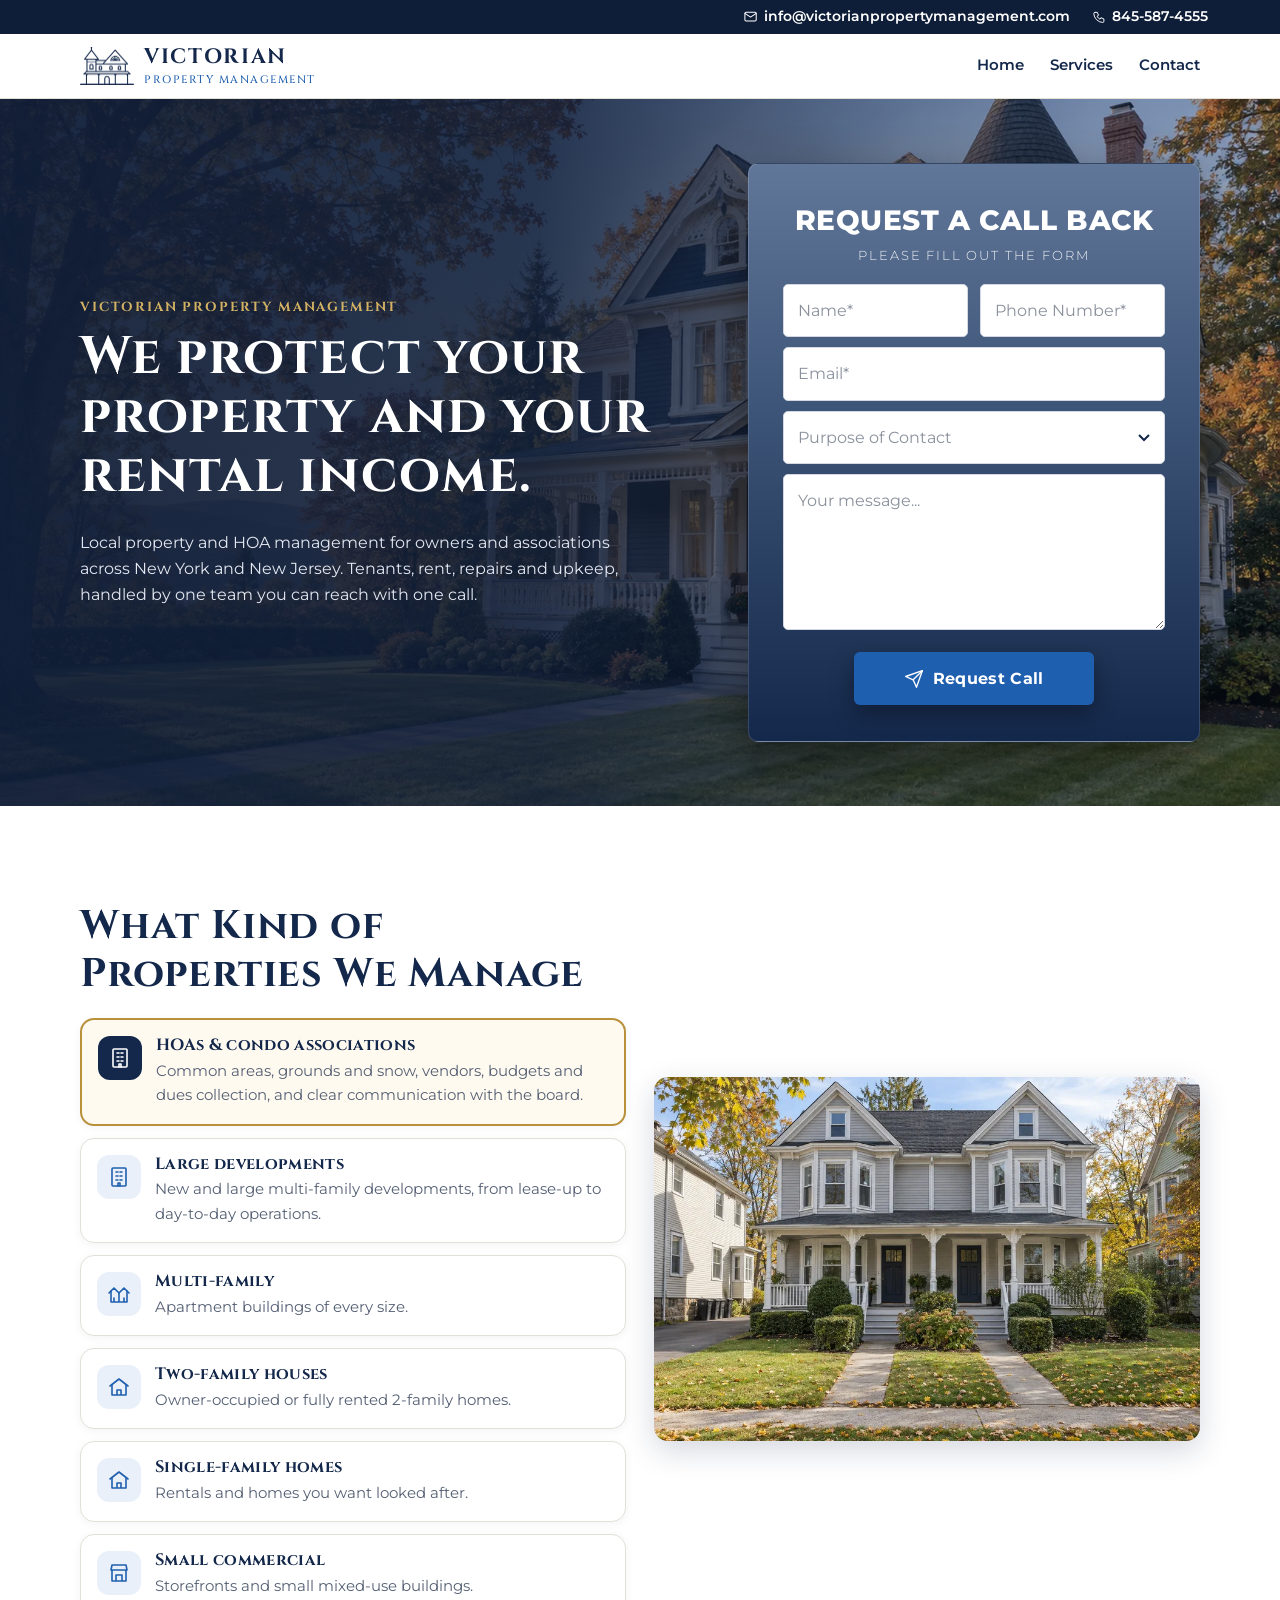
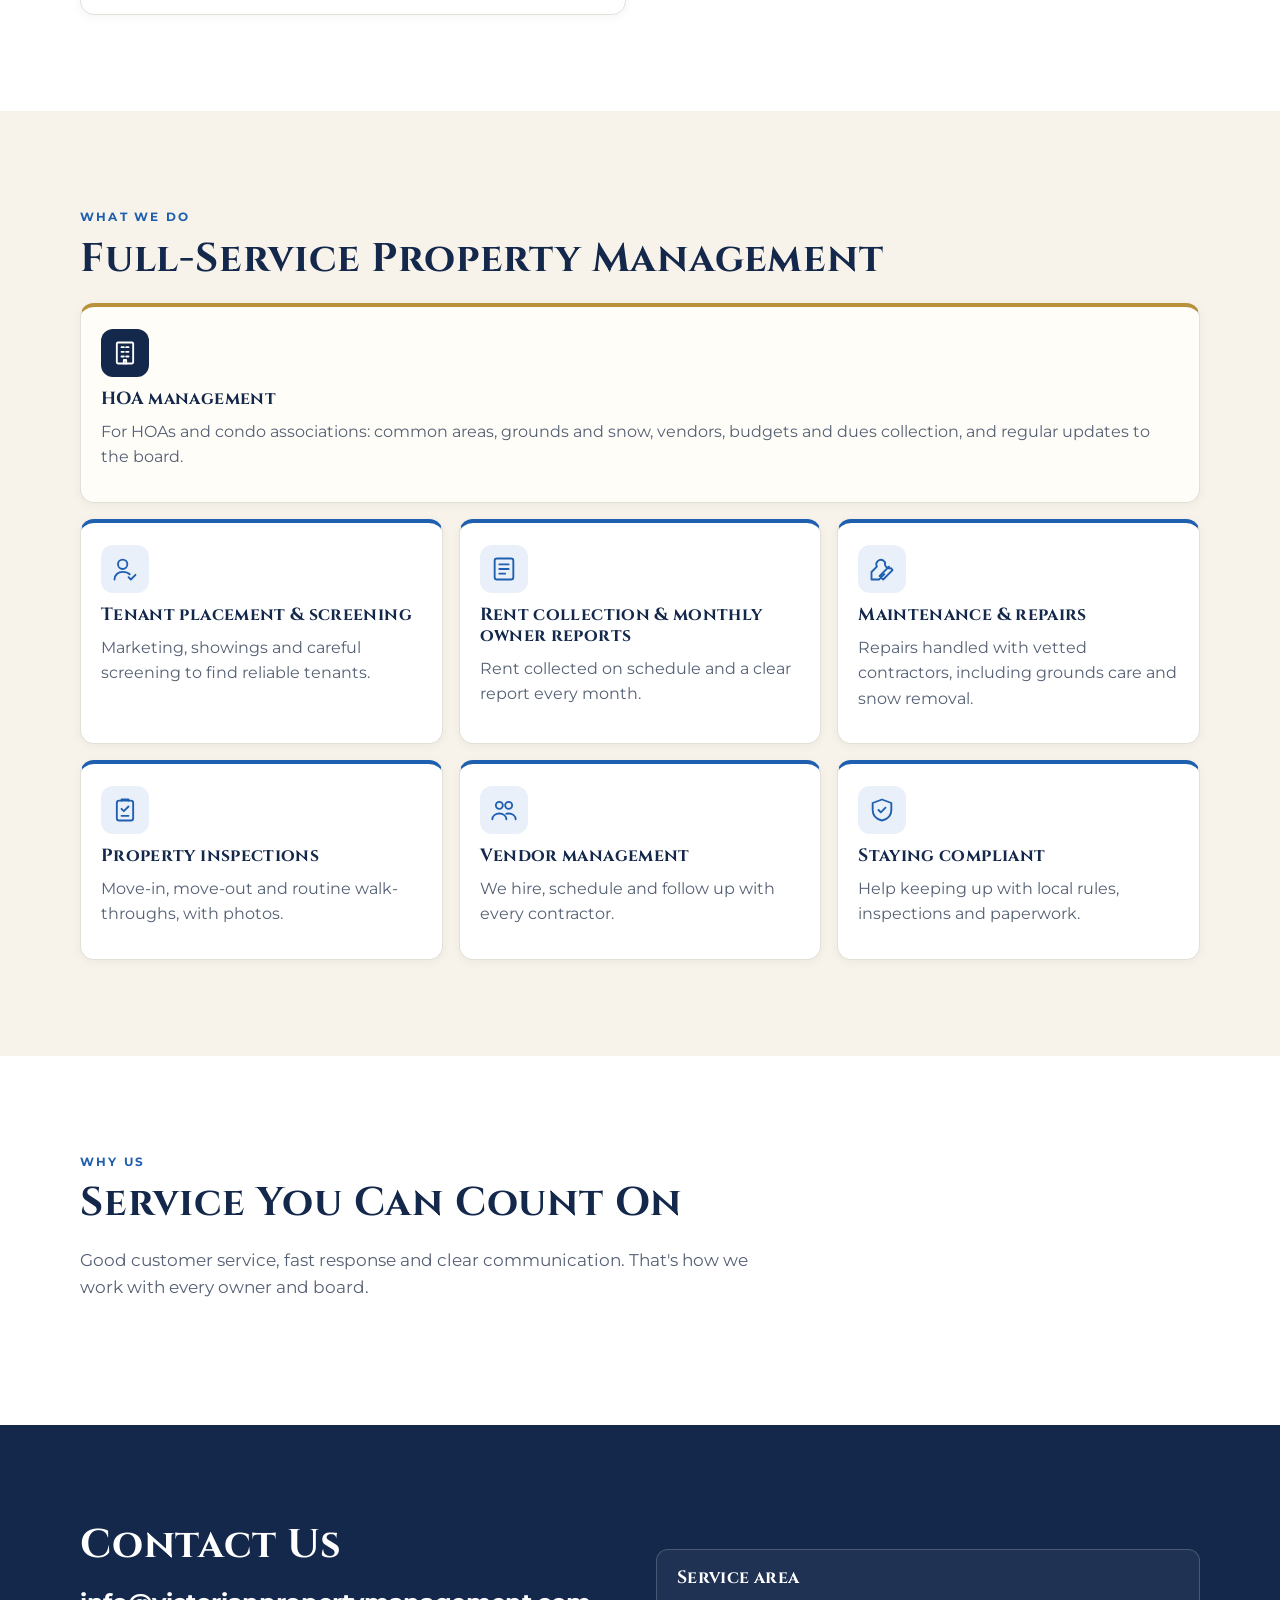
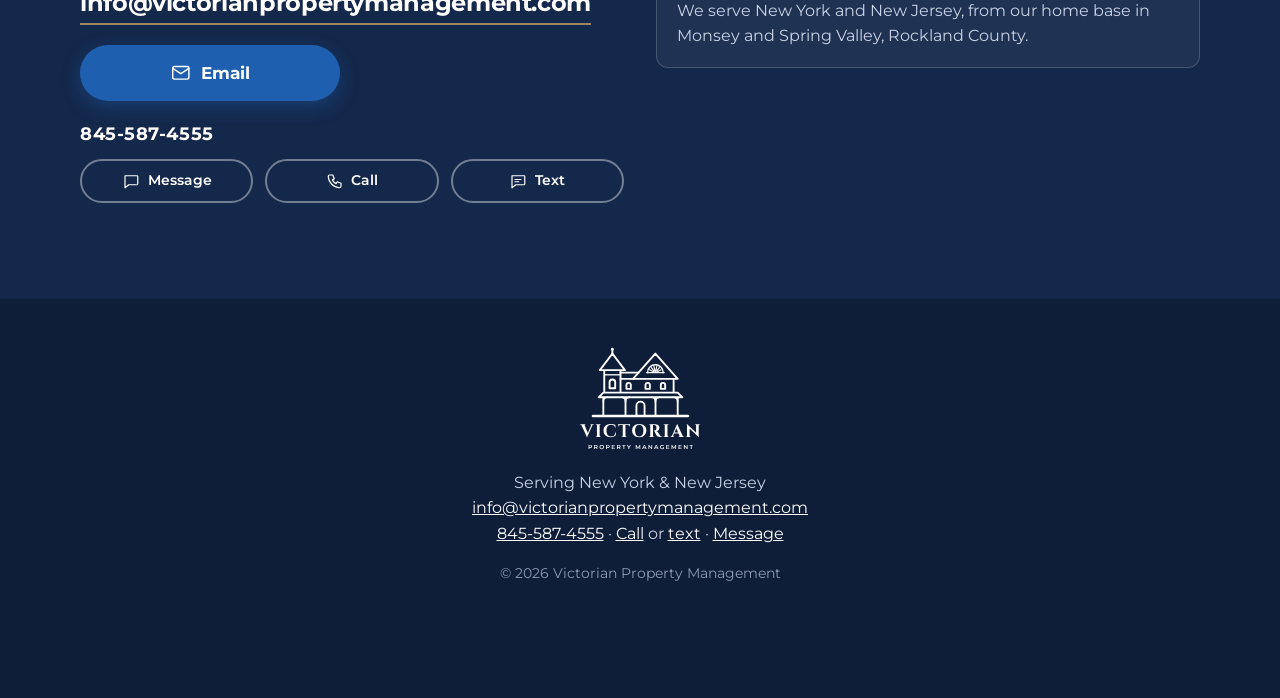
==== commit 741feac3: "Properties: large developments, multi, two, single" ====
--- a/index.html
+++ b/index.html
@@ -106,7 +106,9 @@
           <h2 id="props-h">What Kind of Properties We Manage</h2>
           <ul class="pm-list">
             <li class="pm-feature"><span class="pm-icon"><svg class="ic" viewBox="0 0 24 24" fill="none" stroke="currentColor" stroke-width="1.6" stroke-linecap="round" stroke-linejoin="round" aria-hidden="true"><rect x="5" y="3" width="14" height="18" rx="1"/><path d="M9 7h2M13 7h2M9 11h2M13 11h2M9 15h2M13 15h2M11 21v-3h2v3"/></svg></span><div><h3>HOAs &amp; condo associations</h3><p>Common areas, grounds and snow, vendors, budgets and dues collection, and clear communication with the board.</p></div></li>
-            <li><span class="pm-icon"><svg class="ic" viewBox="0 0 24 24" fill="none" stroke="currentColor" stroke-width="1.6" stroke-linecap="round" stroke-linejoin="round" aria-hidden="true"><path d="M2 11 7 6l5 5 5-5 5 5"/><path d="M4 9v11h16V9M7 20v-4M17 20v-4M12 11v9"/></svg></span><div><h3>Multi-family</h3><p>From 2-family houses and small apartment buildings to large multi-family developments.</p></div></li>
+            <li><span class="pm-icon"><svg class="ic" viewBox="0 0 24 24" fill="none" stroke="currentColor" stroke-width="1.6" stroke-linecap="round" stroke-linejoin="round" aria-hidden="true"><rect x="5" y="3" width="14" height="18" rx="1"/><path d="M9 7h2M13 7h2M9 11h2M13 11h2M9 15h2M13 15h2M11 21v-3h2v3"/></svg></span><div><h3>Large developments</h3><p>New and large multi-family developments, from lease-up to day-to-day operations.</p></div></li>
+            <li><span class="pm-icon"><svg class="ic" viewBox="0 0 24 24" fill="none" stroke="currentColor" stroke-width="1.6" stroke-linecap="round" stroke-linejoin="round" aria-hidden="true"><path d="M2 11 7 6l5 5 5-5 5 5"/><path d="M4 9v11h16V9M7 20v-4M17 20v-4M12 11v9"/></svg></span><div><h3>Multi-family</h3><p>Apartment buildings of every size.</p></div></li>
+            <li><span class="pm-icon"><svg class="ic" viewBox="0 0 24 24" fill="none" stroke="currentColor" stroke-width="1.6" stroke-linecap="round" stroke-linejoin="round" aria-hidden="true"><path d="M3 11 12 4l9 7"/><path d="M5 10v10h14V10M10 20v-5h4v5"/></svg></span><div><h3>Two-family houses</h3><p>Owner-occupied or fully rented 2-family homes.</p></div></li>
             <li><span class="pm-icon"><svg class="ic" viewBox="0 0 24 24" fill="none" stroke="currentColor" stroke-width="1.6" stroke-linecap="round" stroke-linejoin="round" aria-hidden="true"><path d="M3 11 12 4l9 7"/><path d="M5 10v10h14V10M10 20v-5h4v5"/></svg></span><div><h3>Single-family homes</h3><p>Rentals and homes you want looked after.</p></div></li>
             <li><span class="pm-icon"><svg class="ic" viewBox="0 0 24 24" fill="none" stroke="currentColor" stroke-width="1.6" stroke-linecap="round" stroke-linejoin="round" aria-hidden="true"><path d="M4 9h16l-1-5H5zM5 9v11h14V9M9 20v-6h6v6"/></svg></span><div><h3>Small commercial</h3><p>Storefronts and small mixed-use buildings.</p></div></li>
           </ul>
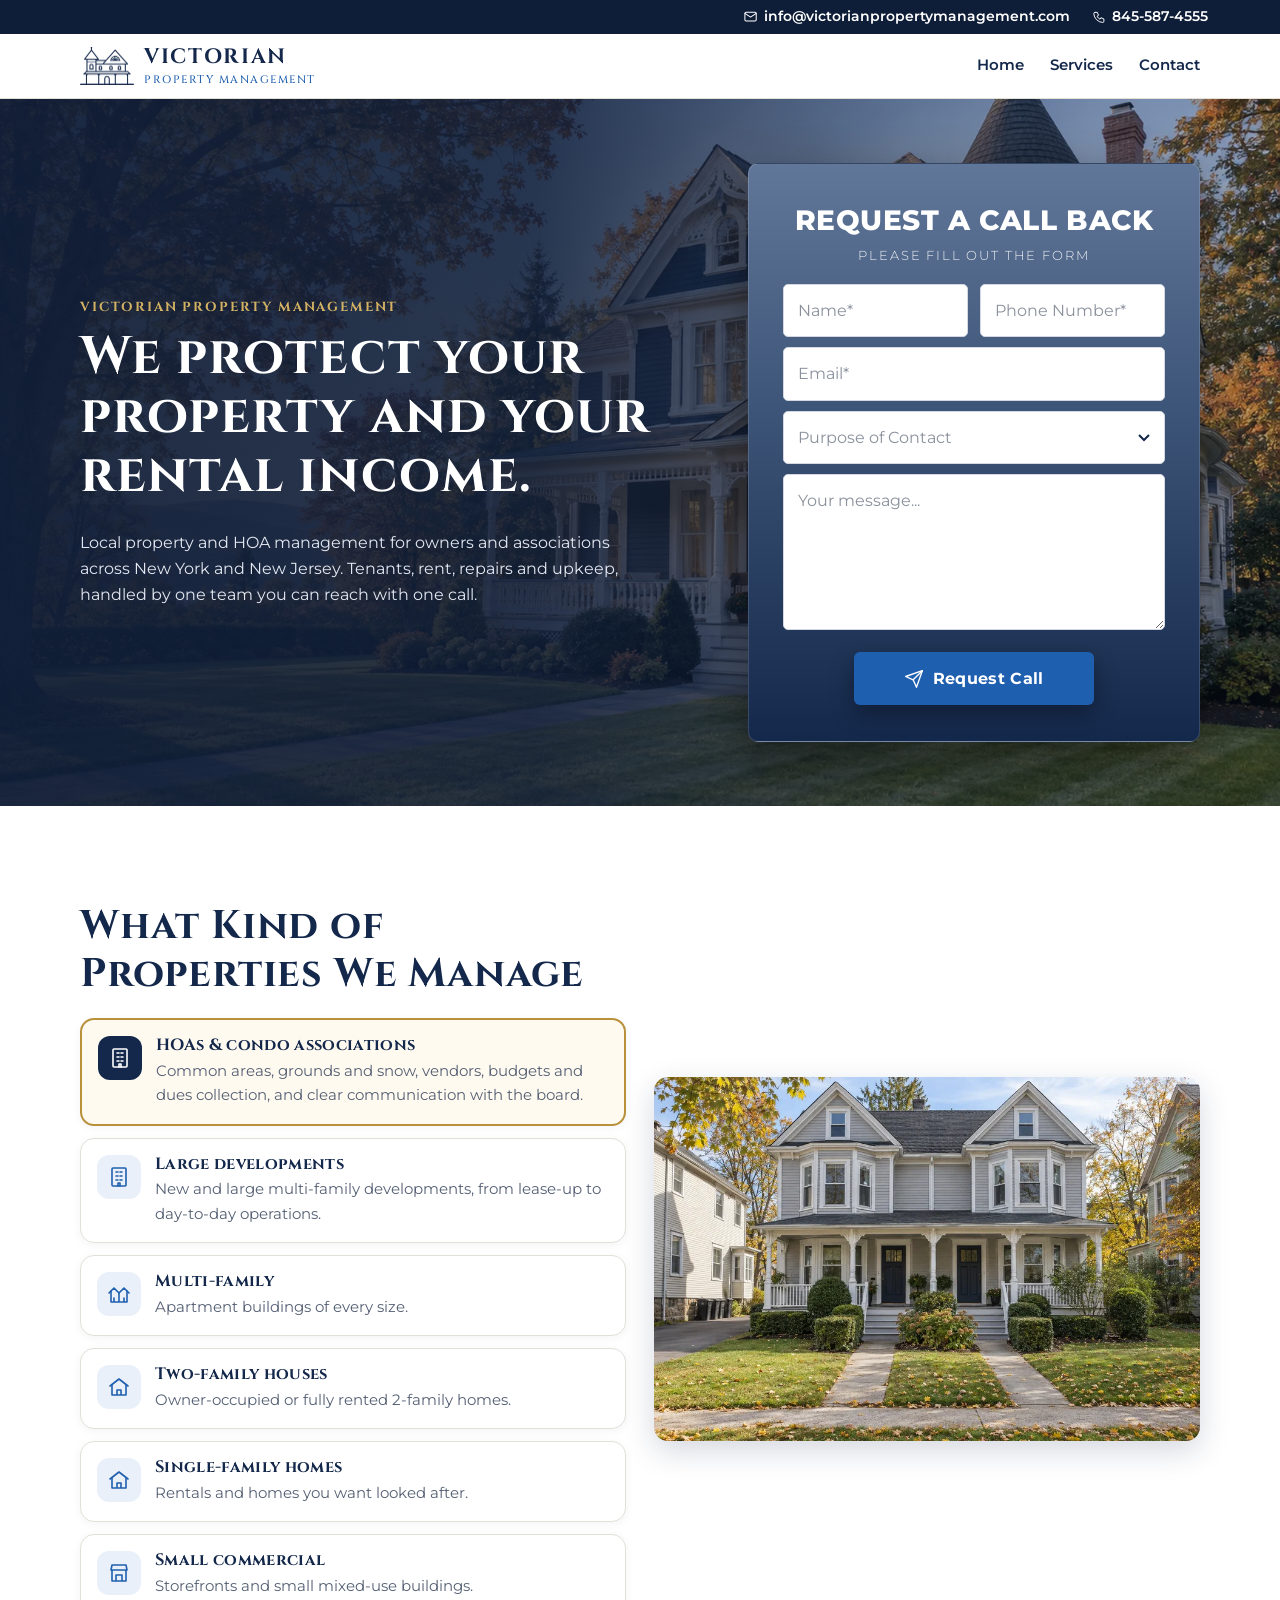
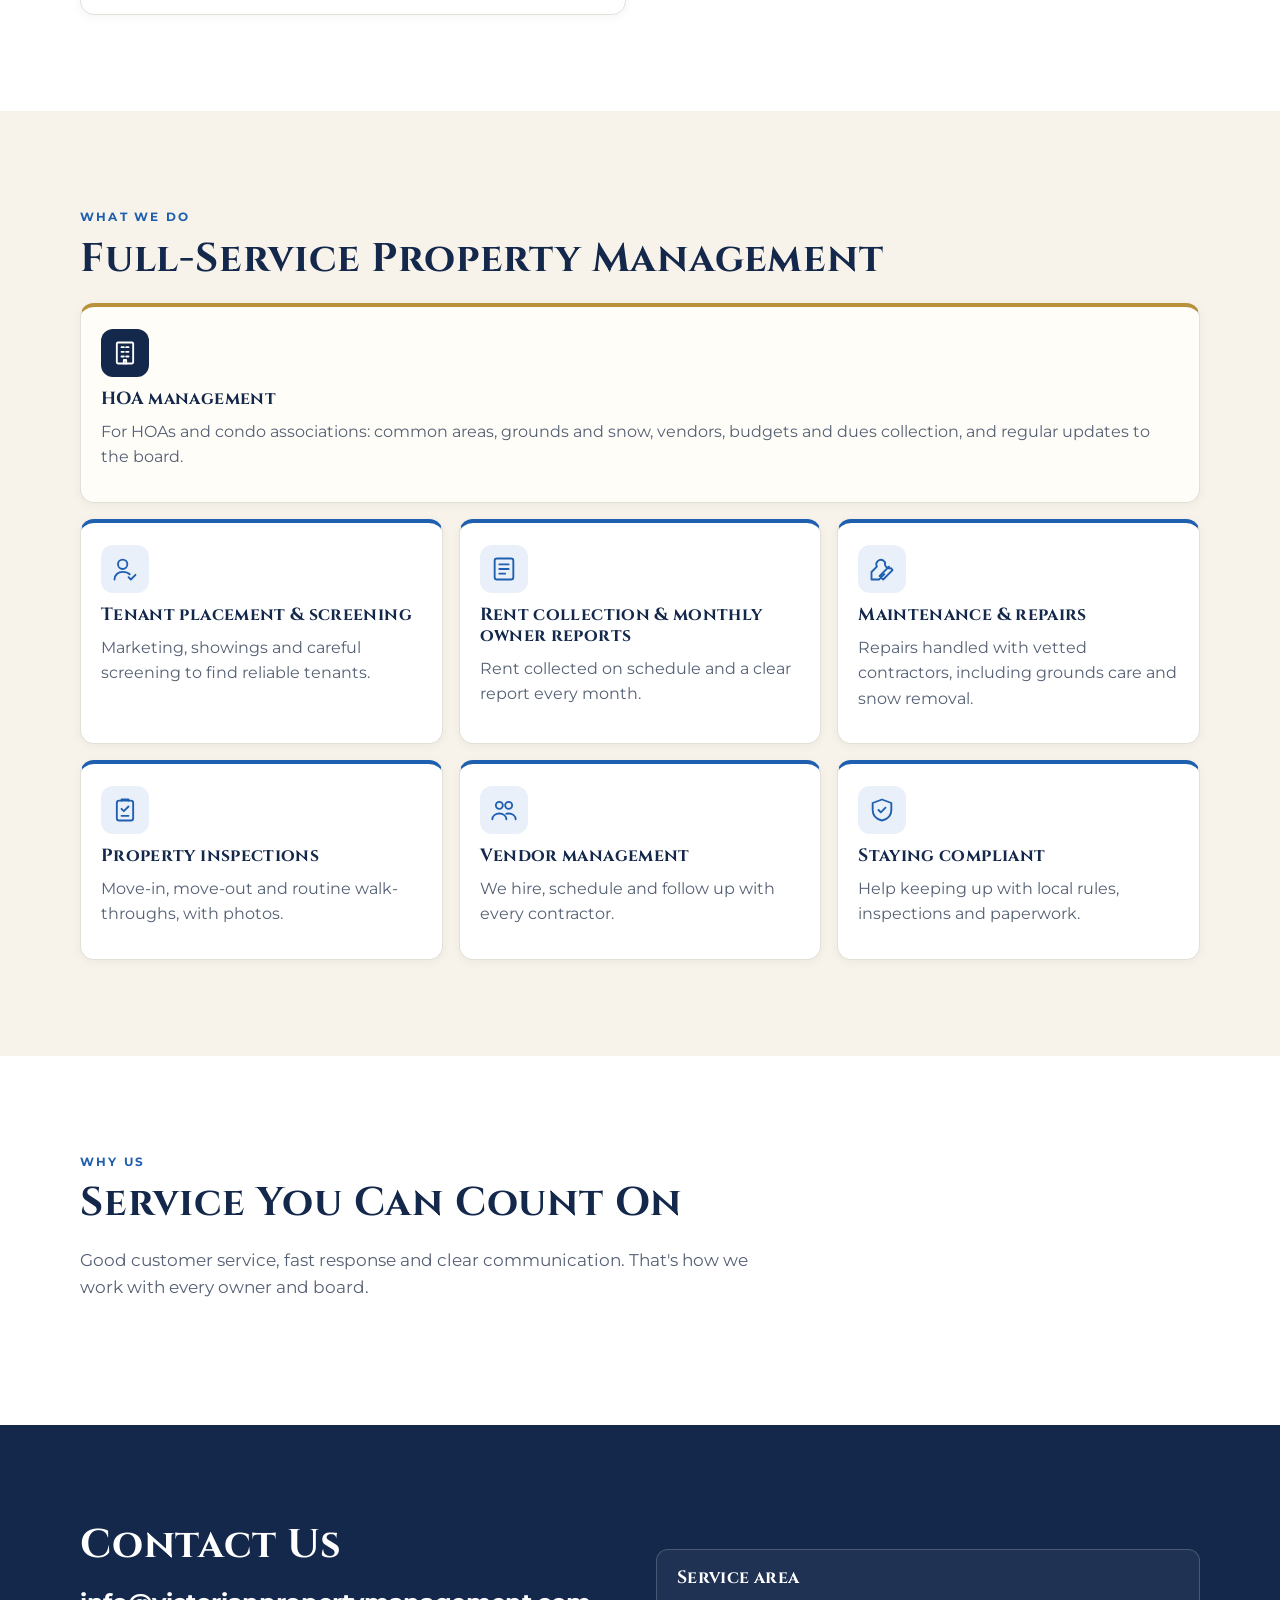
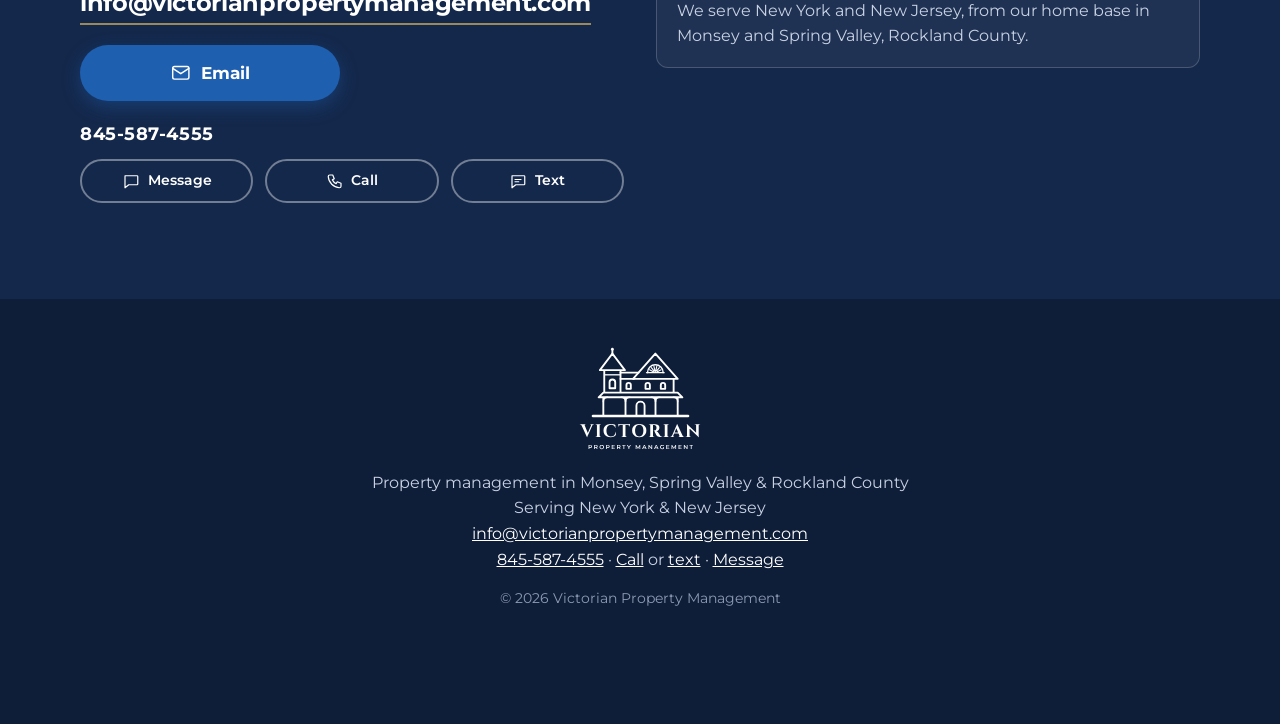
==== commit 8cf87fcd: "Local SEO: Monsey title/description/schema/footer" ====
--- a/index.html
+++ b/index.html
@@ -4,8 +4,8 @@
   <meta charset="utf-8">
   <meta name="viewport" content="width=device-width, initial-scale=1">
   <meta name="google-site-verification" content="Um6884LlPbSoK1BWYDB1y0qU8ApKVAC6FTPQyoJedMM" />
-  <title>Victorian Property Management | Property &amp; HOA Management in New York &amp; New Jersey</title>
-  <meta name="description" content="Property and HOA management across New York and New Jersey, based in Monsey, NY: tenant placement, rent collection, maintenance and repairs, and management for HOAs and condo associations. Email info@victorianpropertymanagement.com or call or text 845-587-4555.">
+  <title>Property Management in Monsey, NY | Victorian Property Management</title>
+  <meta name="description" content="Property management in Monsey, Spring Valley and all of Rockland County, NY, plus New Jersey. Multi-family, two-family and single-family homes, large developments, HOAs and condo associations. Call or text 845-587-4555.">
   <meta name="theme-color" content="#14284B">
   <link rel="canonical" href="https://victorianpropertymanagement.com/">
   <meta property="og:type" content="website">
@@ -27,6 +27,7 @@
   <link rel="preload" href="assets/fonts/cinzel-700.woff2" as="font" type="font/woff2" crossorigin>
   <link rel="preload" href="assets/fonts/montserrat-400.woff2" as="font" type="font/woff2" crossorigin>
   <link rel="stylesheet" href="styles.css?v=1792346153">
+<script type="application/ld+json">{"@context":"https://schema.org","@type":"LocalBusiness","name":"Victorian Property Management","description":"Property and HOA management in Monsey, Spring Valley and Rockland County, NY, and New Jersey.","url":"https://victorianpropertymanagement.com/","telephone":"+1-845-587-4555","email":"info@victorianpropertymanagement.com","logo":"https://victorianpropertymanagement.com/assets/img/logo-white.svg","areaServed":[{"@type":"City","name":"Monsey, NY"},{"@type":"City","name":"Spring Valley, NY"},{"@type":"AdministrativeArea","name":"Rockland County, NY"},{"@type":"State","name":"New York"},{"@type":"State","name":"New Jersey"}],"knowsAbout":["Property management","HOA management","Condo association management","Multi-family property management"]}</script>
 </head>
 <body>
   <a class="skip" href="#main">Skip to content</a>
@@ -172,7 +173,7 @@
   <footer class="footer">
     <div class="wrap footer-inner">
       <img src="assets/img/logo-white.svg" alt="Victorian Property Management" width="170" height="145">
-      <p>Serving New York &amp; New Jersey<br><a class="foot-mail" href="mailto:info@victorianpropertymanagement.com?subject=Inquiry%20%E2%80%93%20Victorian%20Property%20Management">info@<wbr>victorianpropertymanagement.com</a><br><a href="tel:+18455874555">845-587-4555</a> · <a href="tel:+18455874555">Call</a> or <a href="sms:+18455874555">text</a> · <a href="https://wa.me/18455874555?text=Hi%20Victorian%20Property%20Management%2C%20I%27d%20like%20a%20quote." target="_blank" rel="noopener">Message</a></p>
+      <p>Property management in Monsey, Spring Valley &amp; Rockland County<br>Serving New York &amp; New Jersey<br><a class="foot-mail" href="mailto:info@victorianpropertymanagement.com?subject=Inquiry%20%E2%80%93%20Victorian%20Property%20Management">info@<wbr>victorianpropertymanagement.com</a><br><a href="tel:+18455874555">845-587-4555</a> · <a href="tel:+18455874555">Call</a> or <a href="sms:+18455874555">text</a> · <a href="https://wa.me/18455874555?text=Hi%20Victorian%20Property%20Management%2C%20I%27d%20like%20a%20quote." target="_blank" rel="noopener">Message</a></p>
       <p class="fine">&copy; 2026 Victorian Property Management</p>
     </div>
   </footer>
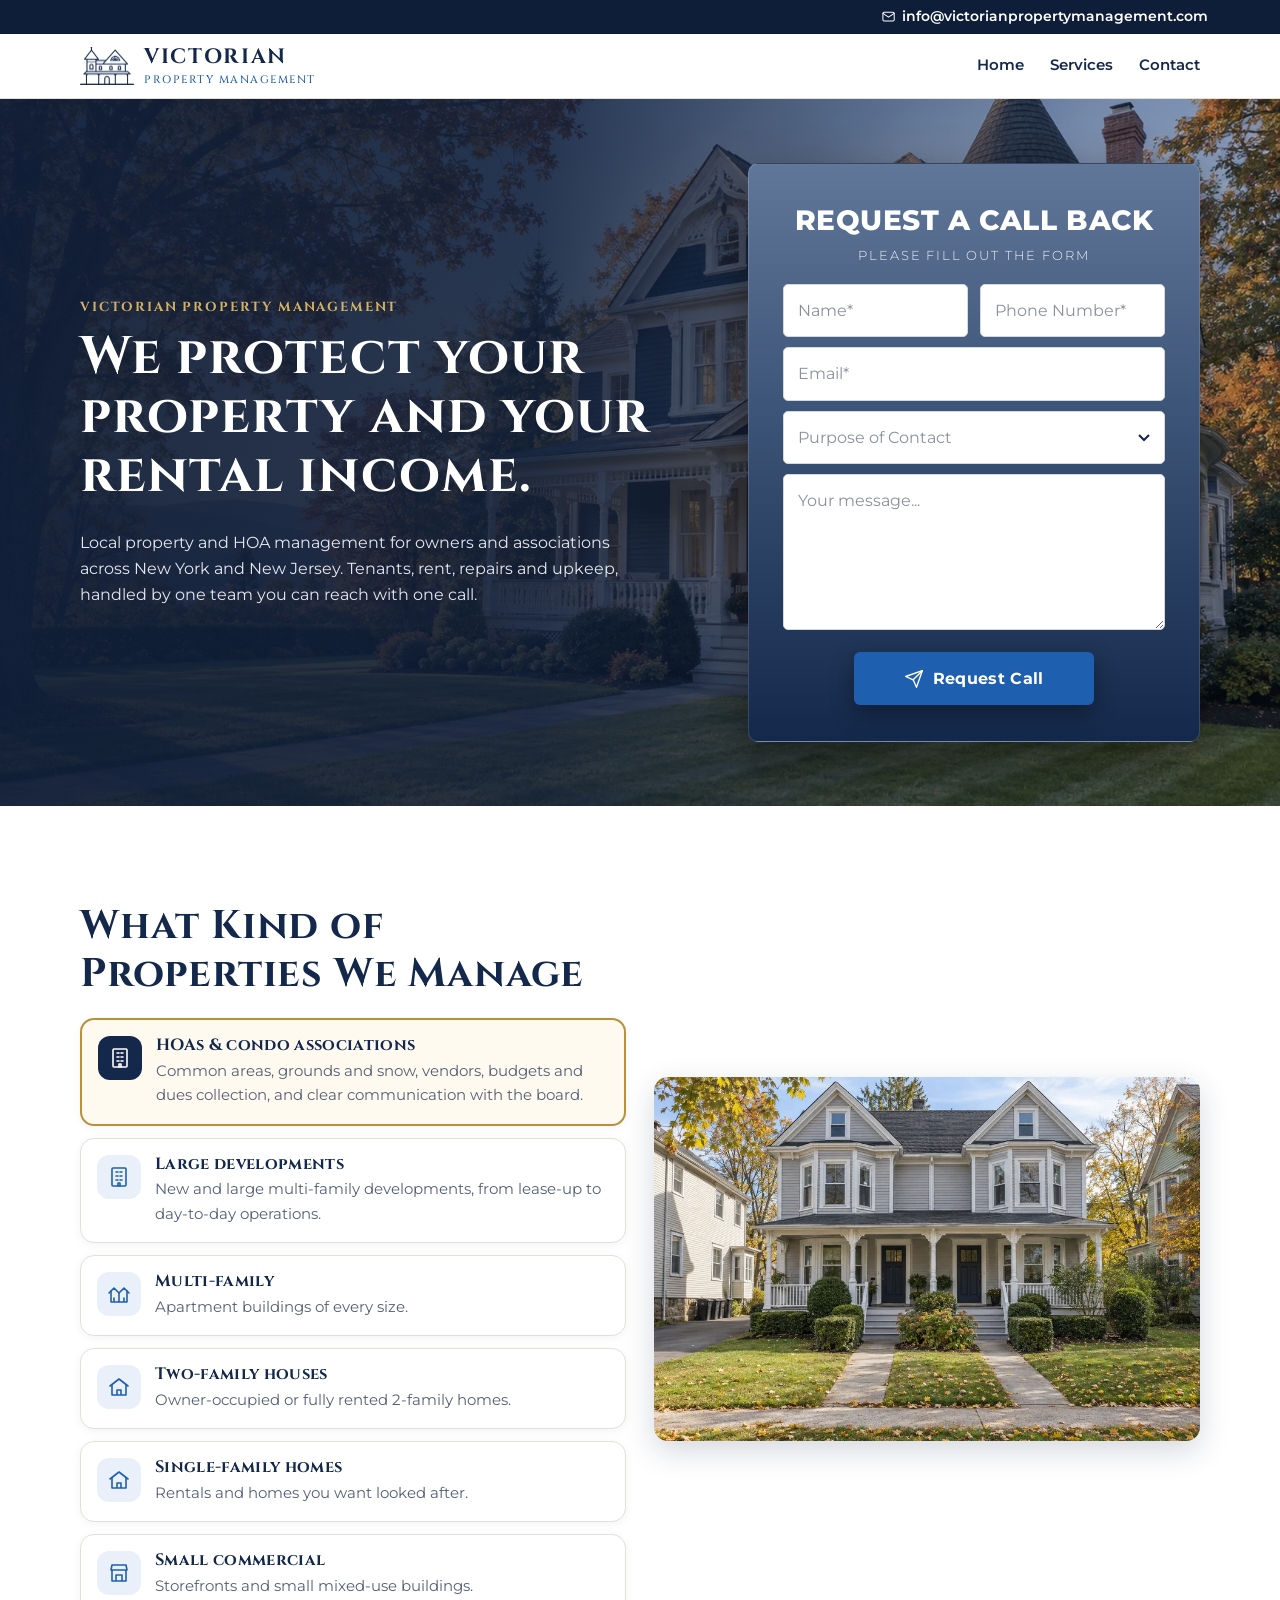
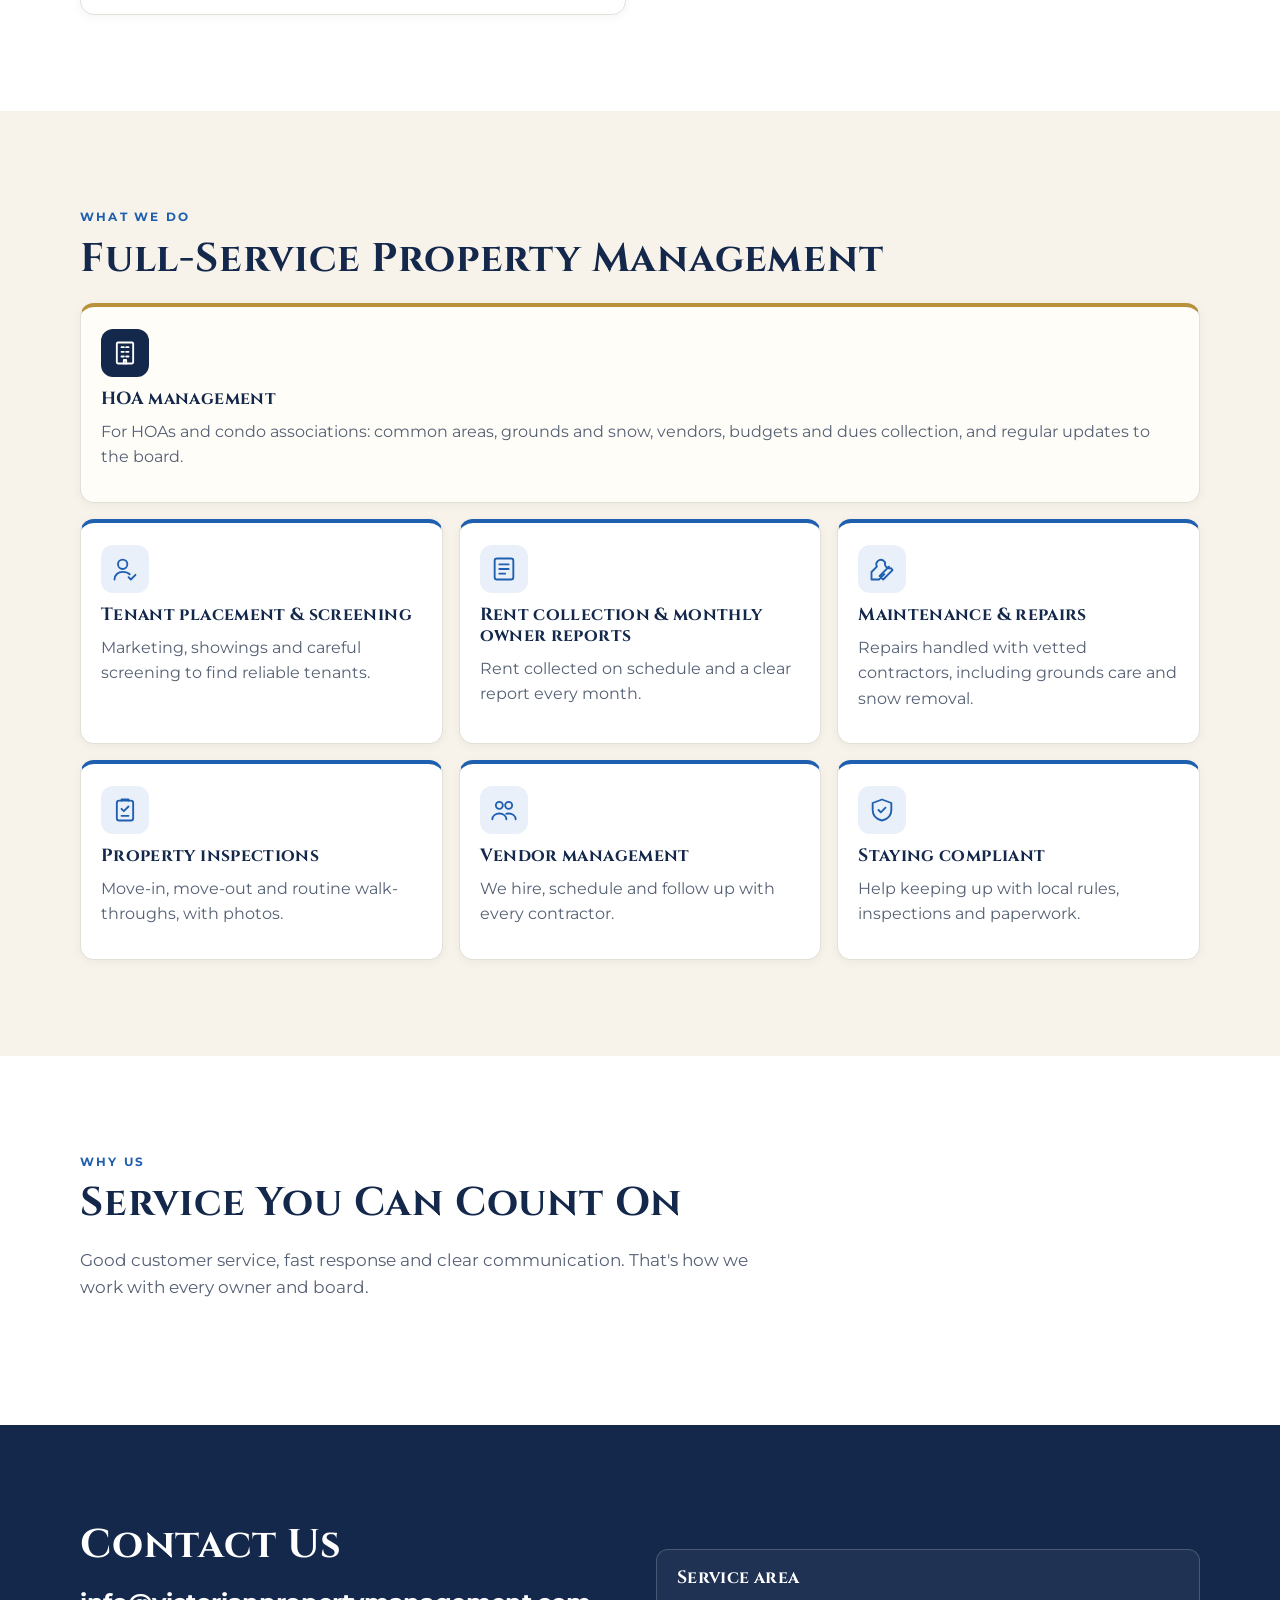
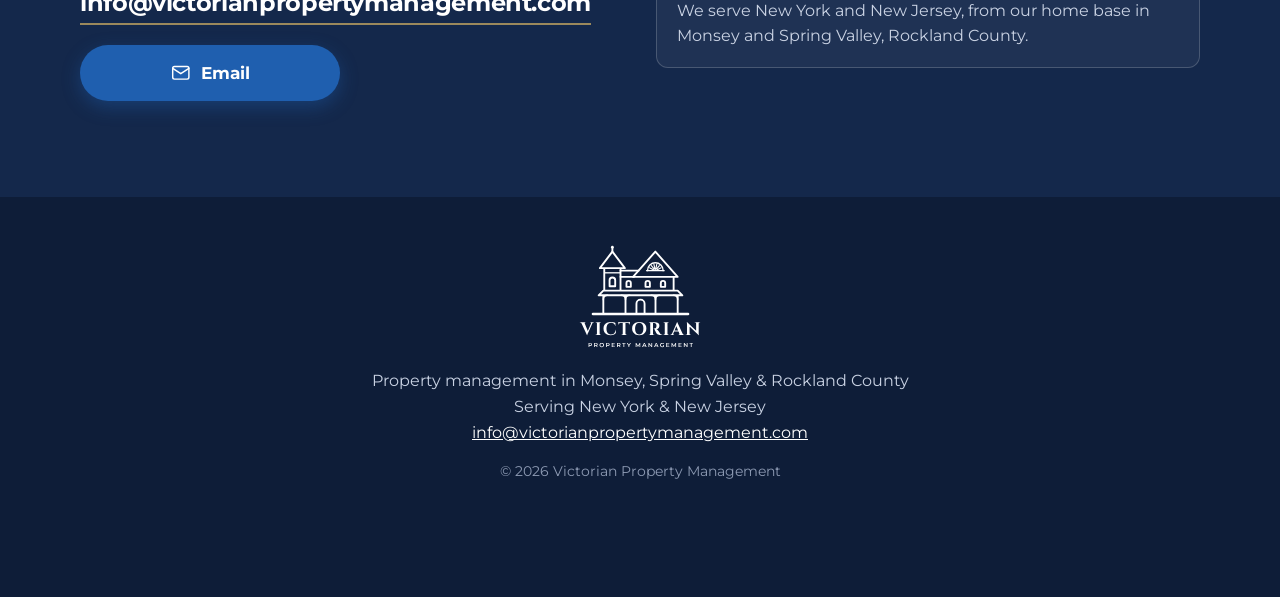
==== commit 628913dc: "Remove phone number and WhatsApp links" ====
--- a/index.html
+++ b/index.html
@@ -1,17 +1,21 @@
 <!doctype html>
 <html lang="en">
 <head>
+<!-- Google tag (gtag.js) -->
+<script async src="https://www.googletagmanager.com/gtag/js?id=G-TK0PM6E7LC"></script>
+<script>window.dataLayer=window.dataLayer||[];function gtag(){dataLayer.push(arguments);}gtag('js',new Date());gtag('config','G-TK0PM6E7LC');</script>
+
   <meta charset="utf-8">
   <meta name="viewport" content="width=device-width, initial-scale=1">
   <meta name="google-site-verification" content="Um6884LlPbSoK1BWYDB1y0qU8ApKVAC6FTPQyoJedMM" />
   <title>Property Management in Monsey, NY | Victorian Property Management</title>
-  <meta name="description" content="Property management in Monsey, Spring Valley and all of Rockland County, NY, plus New Jersey. Multi-family, two-family and single-family homes, large developments, HOAs and condo associations. Call or text 845-587-4555.">
+  <meta name="description" content="Property management in Monsey, Spring Valley and all of Rockland County, NY, plus New Jersey. Multi-family, two-family and single-family homes, large developments, HOAs and condo associations.">
   <meta name="theme-color" content="#14284B">
   <link rel="canonical" href="https://victorianpropertymanagement.com/">
   <meta property="og:type" content="website">
   <meta property="og:site_name" content="Victorian Property Management">
   <meta property="og:title" content="Victorian Property Management | New York &amp; New Jersey">
-  <meta property="og:description" content="We protect your property and your rental income. Property and HOA management across New York &amp; New Jersey. Call or text 845-587-4555 or email info@victorianpropertymanagement.com.">
+  <meta property="og:description" content="We protect your property and your rental income. Property and HOA management across New York &amp; New Jersey. Email info@victorianpropertymanagement.com.">
   <meta property="og:url" content="https://victorianpropertymanagement.com/">
   <meta property="og:image" content="https://victorianpm.sites.tab.bot/og.jpg">
   <meta property="og:image:width" content="1200">
@@ -20,14 +24,15 @@
   <meta name="twitter:card" content="summary_large_image">
   <meta name="twitter:image" content="https://victorianpm.sites.tab.bot/og.jpg">
   <link rel="icon" href="favicon.ico" sizes="any">
-  <link rel="icon" type="image/png" sizes="32x32" href="favicon-32.png">
+  <link rel="icon" type="image/png" sizes="192x192" href="/favicon-192.png">
+<link rel="icon" type="image/png" sizes="32x32" href="favicon-32.png">
   <link rel="icon" type="image/png" sizes="16x16" href="favicon-16.png">
   <link rel="apple-touch-icon" href="apple-touch-icon.png">
   <link rel="manifest" href="site.webmanifest">
   <link rel="preload" href="assets/fonts/cinzel-700.woff2" as="font" type="font/woff2" crossorigin>
   <link rel="preload" href="assets/fonts/montserrat-400.woff2" as="font" type="font/woff2" crossorigin>
   <link rel="stylesheet" href="styles.css?v=1792346153">
-<script type="application/ld+json">{"@context":"https://schema.org","@type":"LocalBusiness","name":"Victorian Property Management","description":"Property and HOA management in Monsey, Spring Valley and Rockland County, NY, and New Jersey.","url":"https://victorianpropertymanagement.com/","telephone":"+1-845-587-4555","email":"info@victorianpropertymanagement.com","logo":"https://victorianpropertymanagement.com/assets/img/logo-white.svg","areaServed":[{"@type":"City","name":"Monsey, NY"},{"@type":"City","name":"Spring Valley, NY"},{"@type":"AdministrativeArea","name":"Rockland County, NY"},{"@type":"State","name":"New York"},{"@type":"State","name":"New Jersey"}],"knowsAbout":["Property management","HOA management","Condo association management","Multi-family property management"]}</script>
+<script type="application/ld+json">{"@context":"https://schema.org","@type":"LocalBusiness","name":"Victorian Property Management","description":"Property and HOA management in Monsey, Spring Valley and Rockland County, NY, and New Jersey.","url":"https://victorianpropertymanagement.com/","email":"info@victorianpropertymanagement.com","logo":"https://victorianpropertymanagement.com/assets/img/logo-google.png","areaServed":[{"@type":"City","name":"Monsey, NY"},{"@type":"City","name":"Spring Valley, NY"},{"@type":"AdministrativeArea","name":"Rockland County, NY"},{"@type":"State","name":"New York"},{"@type":"State","name":"New Jersey"}],"knowsAbout":["Property management","HOA management","Condo association management","Multi-family property management"]}</script>
 </head>
 <body>
   <a class="skip" href="#main">Skip to content</a>
@@ -35,7 +40,6 @@
   <div class="utility">
     <div class="wrap utility-inner">
       <a class="util-mail" href="mailto:info@victorianpropertymanagement.com?subject=Inquiry%20%E2%80%93%20Victorian%20Property%20Management"><svg class="ic" viewBox="0 0 24 24" fill="none" stroke="currentColor" stroke-width="1.6" stroke-linecap="round" stroke-linejoin="round" aria-hidden="true"><rect x="3" y="5" width="18" height="14" rx="2"/><path d="m3 7 9 6 9-6"/></svg><span>info@victorianpropertymanagement.com</span></a>
-      <a class="util-num" href="tel:+18455874555"><svg class="ic" viewBox="0 0 24 24" fill="none" stroke="currentColor" stroke-width="1.6" stroke-linecap="round" stroke-linejoin="round" aria-hidden="true"><path d="M5 4h4l2 5-2.5 1.5a11 11 0 0 0 5 5L15 13l5 2v4a2 2 0 0 1-2 2A16 16 0 0 1 3 6a2 2 0 0 1 2-2"/></svg><span>845-587-4555</span></a>
     </div>
   </div>
 
@@ -90,7 +94,7 @@
           <textarea id="cb-msg" name="message" rows="5" aria-label="Your message (optional)" placeholder="Your message..."></textarea>
           <div class="hp" aria-hidden="true"><label for="cb-hp">Leave this empty</label><input id="cb-hp" name="_honey" tabindex="-1" autocomplete="off"></div>
           <button class="btn btn-blue cb-btn" id="cb-send" type="submit"><svg class="ic" viewBox="0 0 24 24" fill="none" stroke="currentColor" stroke-width="1.6" stroke-linecap="round" stroke-linejoin="round" aria-hidden="true"><path d="M22 2 11 13"/><path d="M22 2 15 22l-4-9-9-4 20-7Z"/></svg><span>Request Call</span></button>
-          <p class="cb-status" id="cb-status" role="alert" hidden>Couldn&rsquo;t send &mdash; please call or text <a href="tel:+18455874555">845-587-4555</a>.</p>
+          <p class="cb-status" id="cb-status" role="alert" hidden>Couldn&rsquo;t send &mdash; please email <a href="mailto:info@victorianpropertymanagement.com">info@victorianpropertymanagement.com</a>.</p>
           </div>
           <div class="cb-done" id="cb-done" tabindex="-1" hidden>
             <span class="cb-check" aria-hidden="true"><svg viewBox="0 0 24 24" fill="none" stroke="currentColor" stroke-width="2.2" stroke-linecap="round" stroke-linejoin="round"><path d="m5 12.5 4.5 4.5L19 7.5"/></svg></span>
@@ -155,12 +159,6 @@
           <div class="btn-row contact-main">
             <a class="btn btn-blue btn-primary" href="mailto:info@victorianpropertymanagement.com?subject=Inquiry%20%E2%80%93%20Victorian%20Property%20Management"><svg class="ic" viewBox="0 0 24 24" fill="none" stroke="currentColor" stroke-width="1.6" stroke-linecap="round" stroke-linejoin="round" aria-hidden="true"><rect x="3" y="5" width="18" height="14" rx="2"/><path d="m3 7 9 6 9-6"/></svg><span>Email</span></a>
           </div>
-          <a class="contact-num" href="tel:+18455874555">845-587-4555</a>
-          <div class="btn-row contact-alt">
-            <a class="btn btn-outline btn-ghost-sm" href="https://wa.me/18455874555?text=Hi%20Victorian%20Property%20Management%2C%20I%27d%20like%20a%20quote." target="_blank" rel="noopener"><svg class="ic" viewBox="0 0 24 24" fill="none" stroke="currentColor" stroke-width="1.6" stroke-linecap="round" stroke-linejoin="round" aria-hidden="true"><path d="M4 5h16a1 1 0 0 1 1 1v10a1 1 0 0 1-1 1H9l-5 4V6a1 1 0 0 1 1-1Z"/></svg><span>Message</span></a>
-            <a class="btn btn-outline btn-ghost-sm" href="tel:+18455874555"><svg class="ic" viewBox="0 0 24 24" fill="none" stroke="currentColor" stroke-width="1.6" stroke-linecap="round" stroke-linejoin="round" aria-hidden="true"><path d="M5 4h4l2 5-2.5 1.5a11 11 0 0 0 5 5L15 13l5 2v4a2 2 0 0 1-2 2A16 16 0 0 1 3 6a2 2 0 0 1 2-2"/></svg><span>Call</span></a>
-            <a class="btn btn-outline btn-ghost-sm" href="sms:+18455874555"><svg class="ic" viewBox="0 0 24 24" fill="none" stroke="currentColor" stroke-width="1.6" stroke-linecap="round" stroke-linejoin="round" aria-hidden="true"><path d="M4 5h16a1 1 0 0 1 1 1v10a1 1 0 0 1-1 1H9l-5 4V6a1 1 0 0 1 1-1Z"/><path d="M8 10h8M8 13h5"/></svg><span>Text</span></a>
-          </div>
         </div>
         <div class="area-box">
           <h3>Service area</h3>
@@ -173,14 +171,13 @@
   <footer class="footer">
     <div class="wrap footer-inner">
       <img src="assets/img/logo-white.svg" alt="Victorian Property Management" width="170" height="145">
-      <p>Property management in Monsey, Spring Valley &amp; Rockland County<br>Serving New York &amp; New Jersey<br><a class="foot-mail" href="mailto:info@victorianpropertymanagement.com?subject=Inquiry%20%E2%80%93%20Victorian%20Property%20Management">info@<wbr>victorianpropertymanagement.com</a><br><a href="tel:+18455874555">845-587-4555</a> · <a href="tel:+18455874555">Call</a> or <a href="sms:+18455874555">text</a> · <a href="https://wa.me/18455874555?text=Hi%20Victorian%20Property%20Management%2C%20I%27d%20like%20a%20quote." target="_blank" rel="noopener">Message</a></p>
+      <p>Property management in Monsey, Spring Valley &amp; Rockland County<br>Serving New York &amp; New Jersey<br><a class="foot-mail" href="mailto:info@victorianpropertymanagement.com?subject=Inquiry%20%E2%80%93%20Victorian%20Property%20Management">info@<wbr>victorianpropertymanagement.com</a></p>
       <p class="fine">&copy; 2026 Victorian Property Management</p>
     </div>
   </footer>
 
   <nav class="callbar" aria-label="Quick contact">
     <a class="cb-mail" href="mailto:info@victorianpropertymanagement.com?subject=Inquiry%20%E2%80%93%20Victorian%20Property%20Management"><svg class="ic" viewBox="0 0 24 24" fill="none" stroke="currentColor" stroke-width="1.6" stroke-linecap="round" stroke-linejoin="round" aria-hidden="true"><rect x="3" y="5" width="18" height="14" rx="2"/><path d="m3 7 9 6 9-6"/></svg><span>Email</span></a>
-    <a class="cb-wa" href="https://wa.me/18455874555?text=Hi%20Victorian%20Property%20Management%2C%20I%27d%20like%20a%20quote." target="_blank" rel="noopener"><svg class="ic" viewBox="0 0 24 24" fill="none" stroke="currentColor" stroke-width="1.6" stroke-linecap="round" stroke-linejoin="round" aria-hidden="true"><path d="M4 5h16a1 1 0 0 1 1 1v10a1 1 0 0 1-1 1H9l-5 4V6a1 1 0 0 1 1-1Z"/></svg><span>Message</span></a>
   </nav>
 
   <script src="script.js?v=1792346153" defer></script>
--- a/styles.css
+++ b/styles.css
@@ -406,3 +406,5 @@
 .duo.duo-single{grid-template-columns:1fr}
 .duo-single .duo-card{text-align:center;padding:28px 24px}
 .duo-single .duo-card p{max-width:60ch;margin-left:auto;margin-right:auto}
+
+/* nophone */.callbar{grid-template-columns:1fr}
